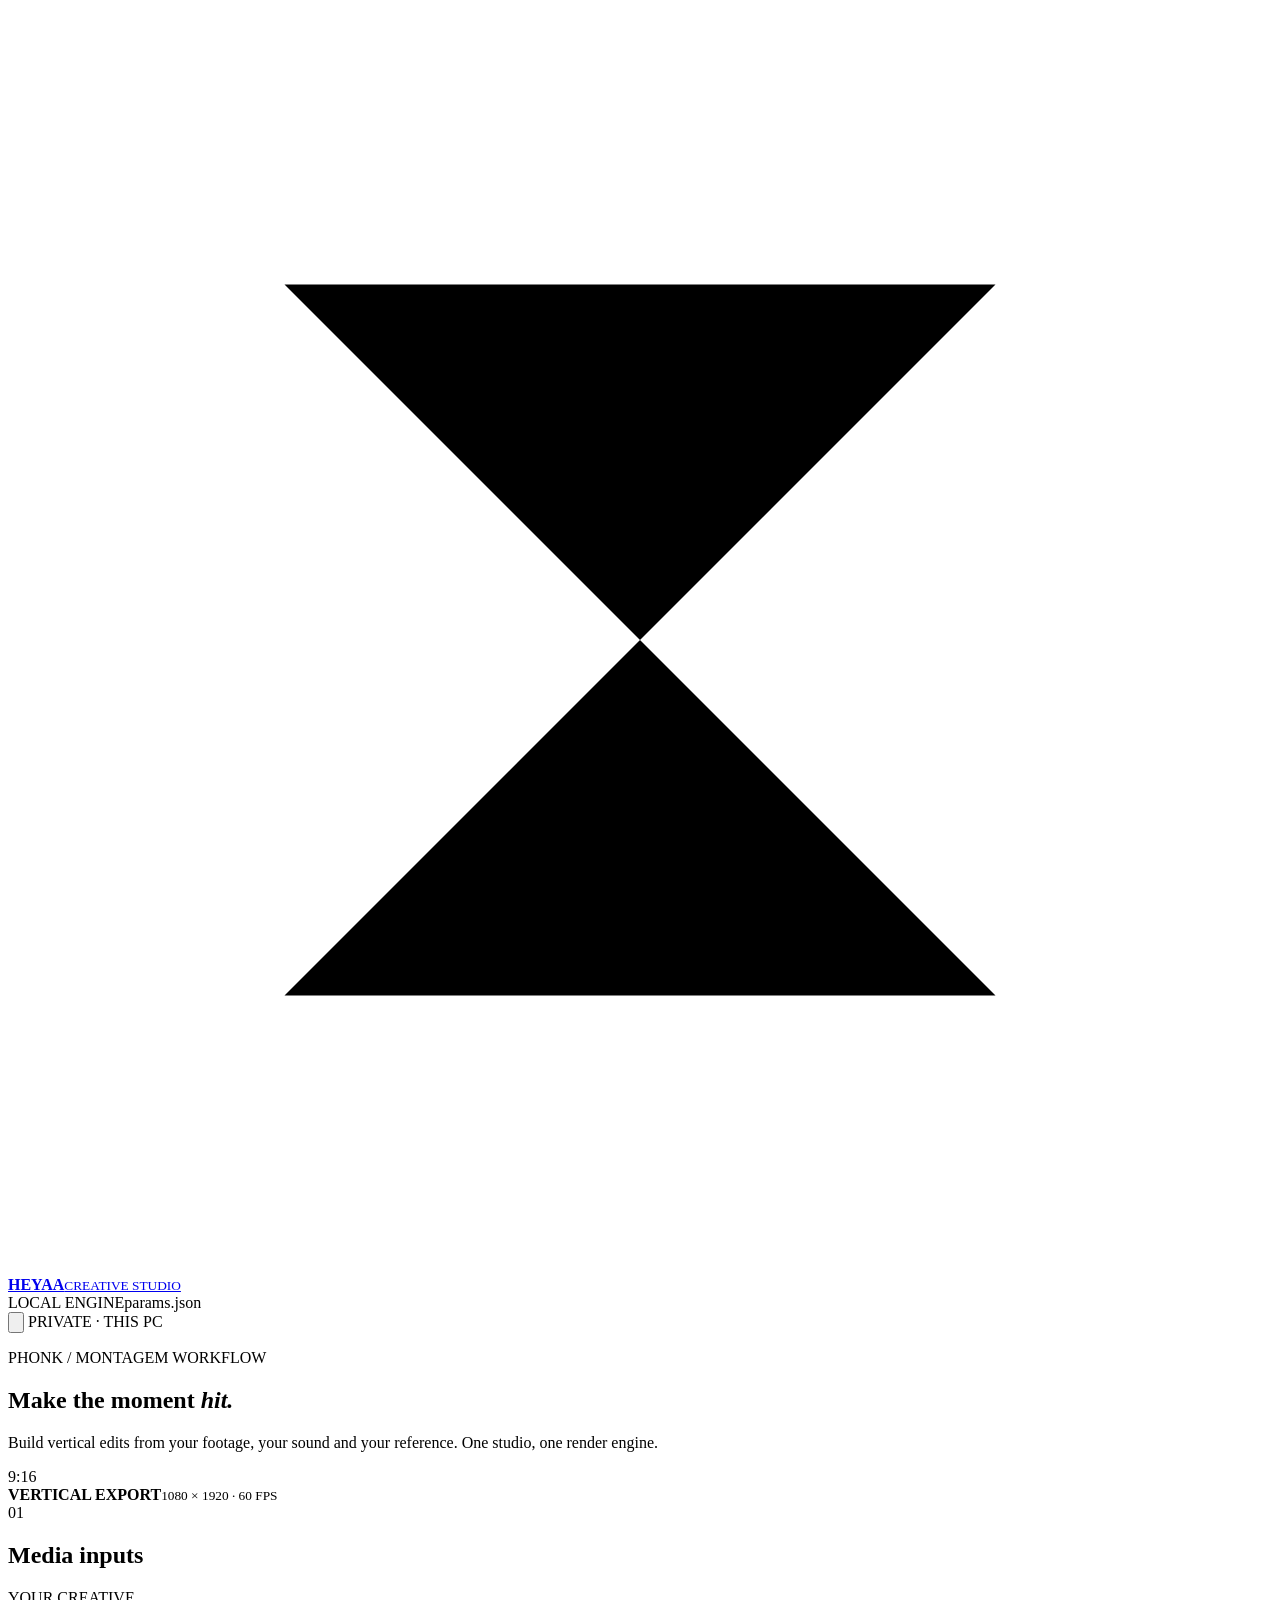
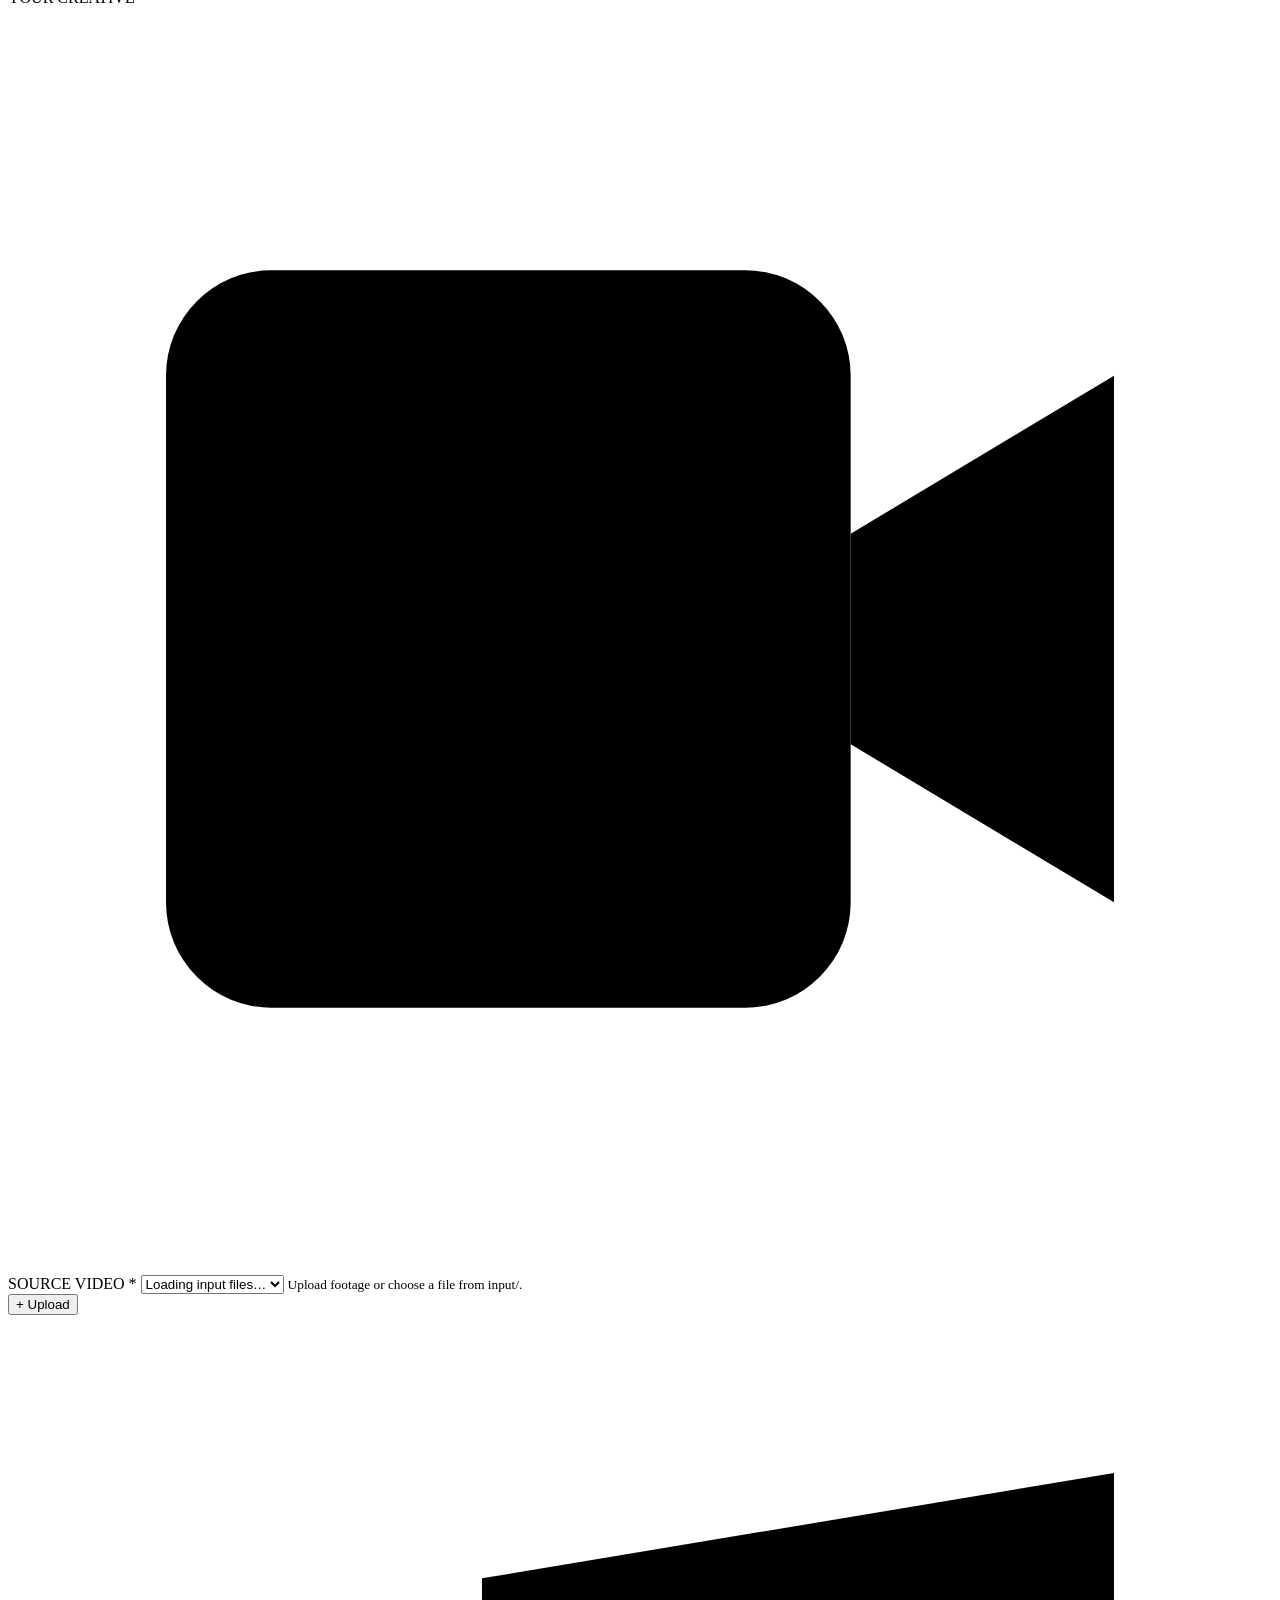
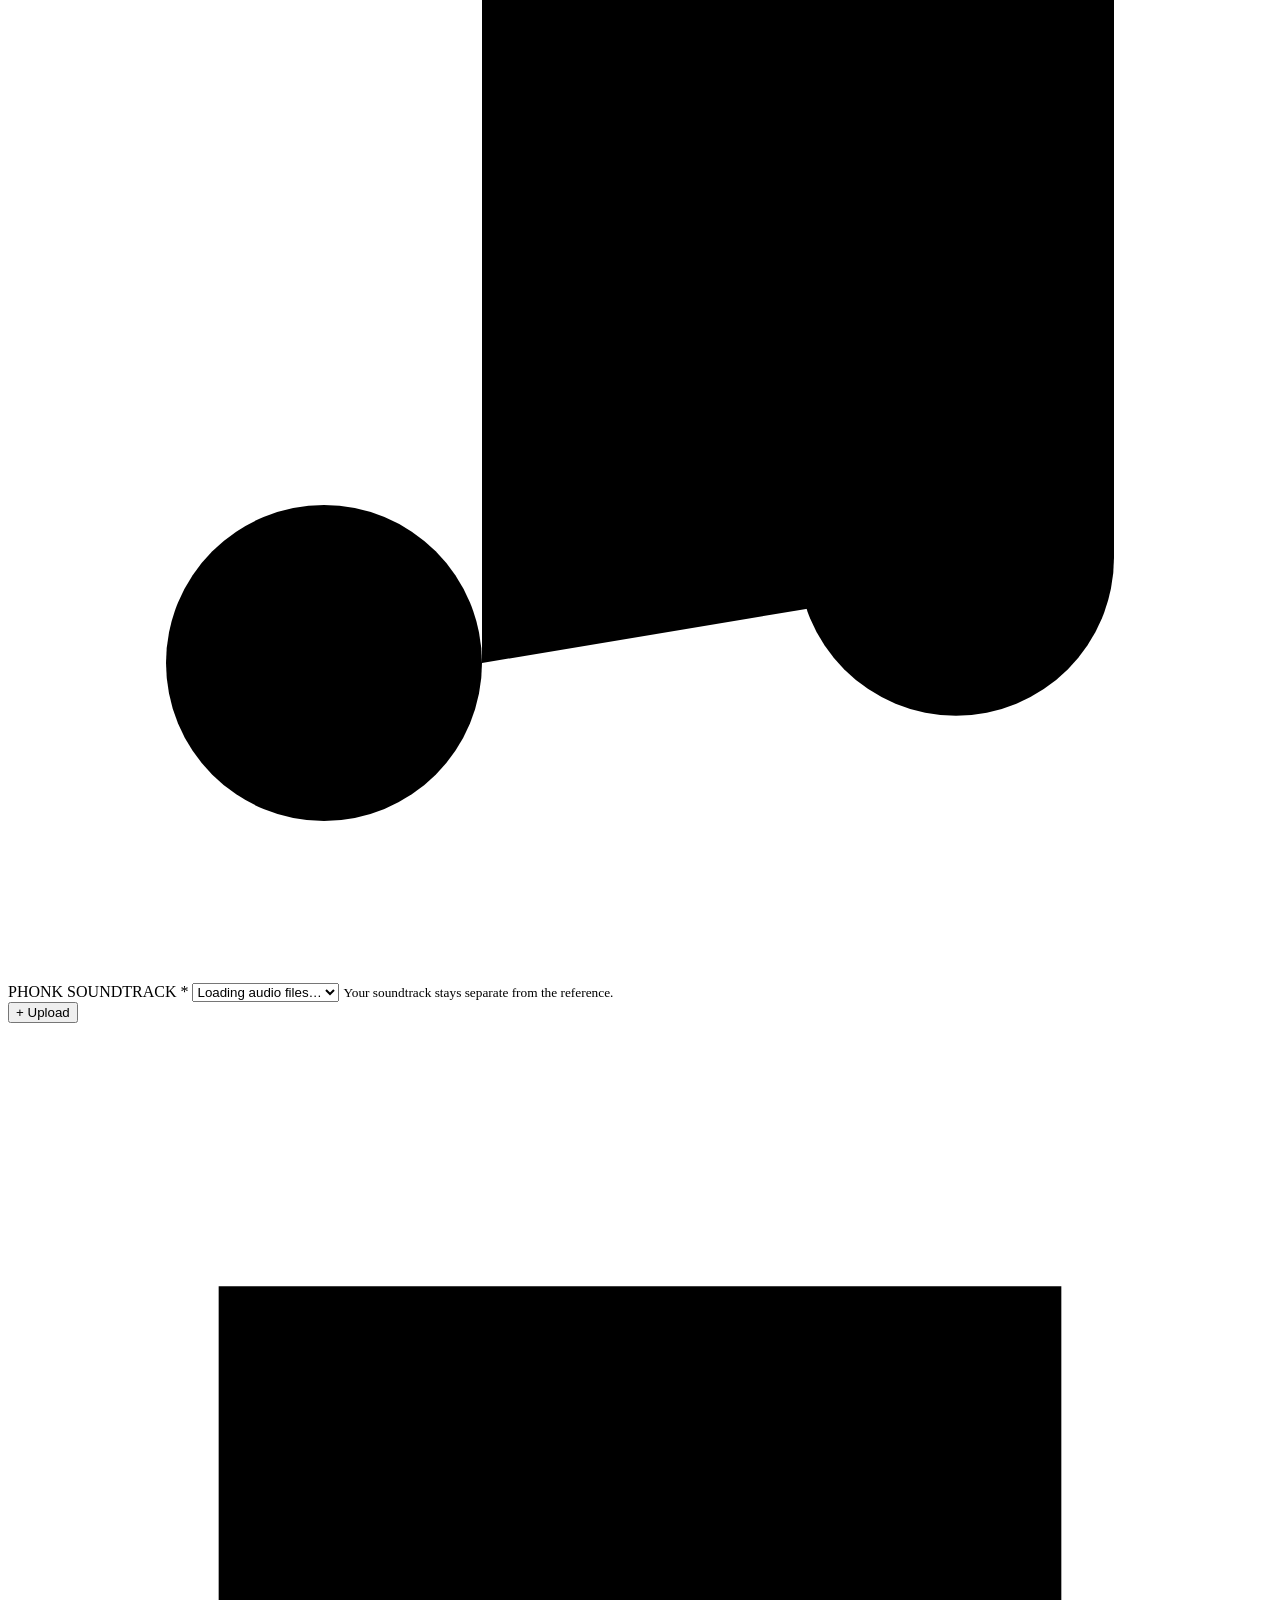
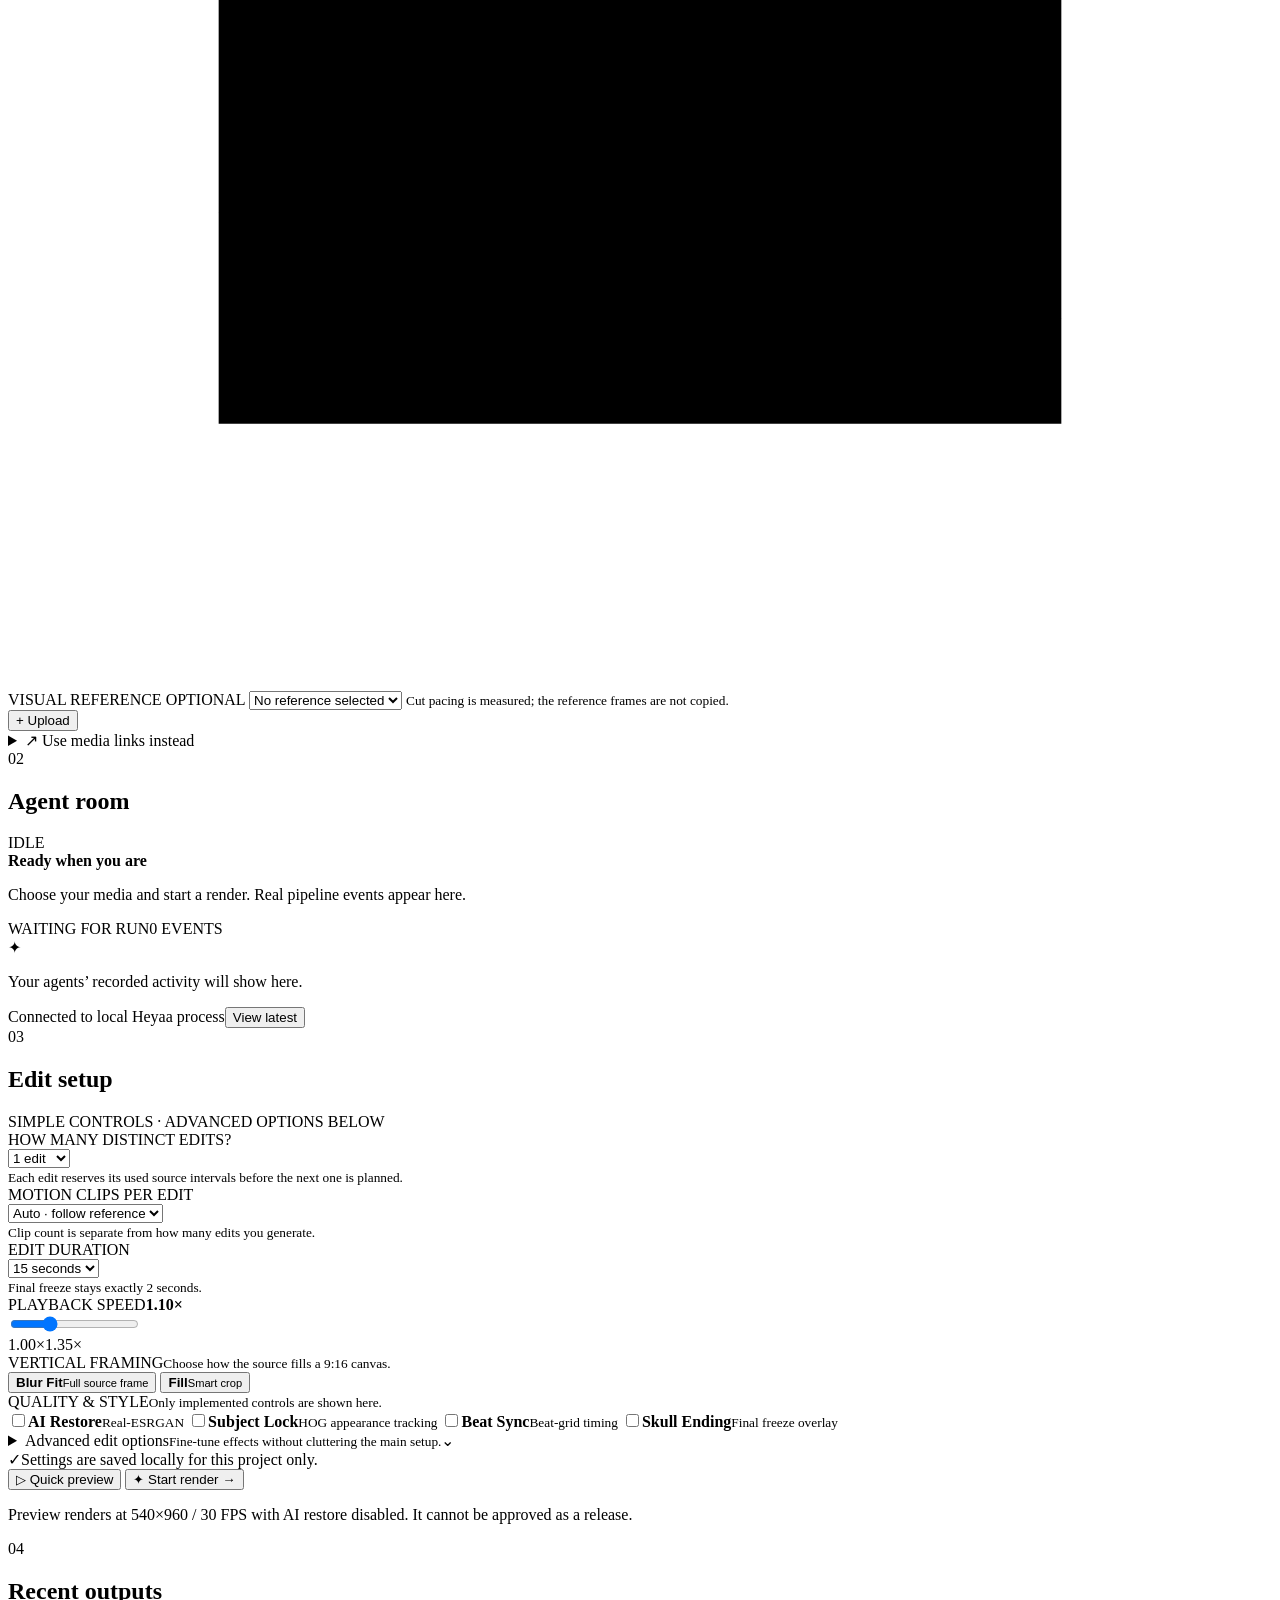
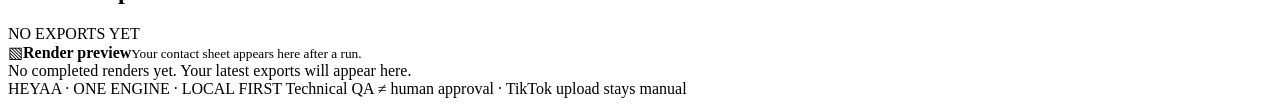
==== web/index.html @ c841d9ec "feat(studio-ui): add the Heyaa Studio layout shell" ====
<!doctype html>
<html lang="en">
<head>
  <meta charset="utf-8">
  <meta name="viewport" content="width=device-width, initial-scale=1">
  <meta name="theme-color" content="#0b0d12">
  <title>Heyaa Studio</title>
  <link rel="stylesheet" href="/assets/styles.css">
  <script defer src="/assets/app.js"></script>
</head>
<body>
  <div class="ambient ambient-one"></div>
  <div class="ambient ambient-two"></div>
  <main class="app-shell">
    <header class="topbar">
      <a class="brand" href="/" aria-label="Heyaa Studio home">
        <span class="brand-mark">
          <svg viewBox="0 0 32 32" aria-hidden="true"><path d="M7 7v18M25 7v18M7 16h18M7 7l9 9 9-9M7 25l9-9 9 9"/></svg>
        </span>
        <span class="brand-copy"><strong>HEYAA</strong><small>CREATIVE STUDIO</small></span>
      </a>
      <div class="topbar-center"><span class="live-dot"></span><span>LOCAL ENGINE</span><span class="topbar-separator"></span><span id="settings-file-label">params.json</span></div>
      <div class="topbar-actions">
        <button class="icon-button" id="refresh-button" type="button" title="Refresh status" aria-label="Refresh status">
          <svg viewBox="0 0 24 24" aria-hidden="true"><path d="M20 7v5h-5M4 17v-5h5"/><path d="M5.6 9A7 7 0 0 1 18 6l2 1M4 17l2-1a7 7 0 0 0 12.4-3"/></svg>
        </button>
        <span class="local-pill"><span></span> PRIVATE · THIS PC</span>
      </div>
    </header>

    <section class="hero">
      <div>
        <p class="eyebrow"><span class="eyebrow-line"></span> PHONK / MONTAGEM WORKFLOW</p>
        <h1>Make the moment <em>hit.</em></h1>
        <p class="hero-subtitle">Build vertical edits from your footage, your sound and your reference. One studio, one render engine.</p>
      </div>
      <div class="hero-format">
        <span class="format-icon">9:16</span>
        <div><strong>VERTICAL EXPORT</strong><small>1080 × 1920 · 60 FPS</small></div>
      </div>
    </section>

    <div class="main-grid">
      <section class="panel creator-panel">
        <div class="panel-heading">
          <div><span class="step-index">01</span><h2>Media inputs</h2></div>
          <span class="subtle-tag">YOUR CREATIVE</span>
        </div>
        <div class="media-stack">
          <article class="media-row">
            <div class="media-icon video-icon">
              <svg viewBox="0 0 24 24" aria-hidden="true"><rect x="3" y="5" width="13" height="14" rx="2"/><path d="m16 10 5-3v10l-5-3z"/></svg>
            </div>
            <div class="media-main">
              <label for="source-select">SOURCE VIDEO <span class="required-star">*</span></label>
              <select id="source-select"><option value="">Loading input files…</option></select>
              <small id="source-meta">Upload footage or choose a file from input/.</small>
            </div>
            <button class="upload-button" data-upload="source" type="button"><span>+</span> Upload</button>
            <input type="file" id="upload-source" accept="video/mp4,video/quicktime,video/x-matroska,video/webm,video/x-msvideo,.m4v" hidden>
          </article>
          <article class="media-row">
            <div class="media-icon audio-icon">
              <svg viewBox="0 0 24 24" aria-hidden="true"><path d="M9 18V5l12-2v13"/><circle cx="6" cy="18" r="3"/><circle cx="18" cy="16" r="3"/></svg>
            </div>
            <div class="media-main">
              <label for="music-select">PHONK SOUNDTRACK <span class="required-star">*</span></label>
              <select id="music-select"><option value="">Loading audio files…</option></select>
              <small id="music-meta">Your soundtrack stays separate from the reference.</small>
            </div>
            <button class="upload-button" data-upload="music" type="button"><span>+</span> Upload</button>
            <input type="file" id="upload-music" accept="audio/*,.mp3,.wav,.m4a,.aac,.flac,.ogg,.opus" hidden>
          </article>
          <article class="media-row optional-row">
            <div class="media-icon reference-icon">
              <svg viewBox="0 0 24 24" aria-hidden="true"><path d="M4 5h16v14H4z"/><path d="m4 15 5-5 4 4 2-2 5 5M9 9h.01"/></svg>
            </div>
            <div class="media-main">
              <label for="reference-select">VISUAL REFERENCE <span class="optional-label">OPTIONAL</span></label>
              <select id="reference-select"><option value="">No reference selected</option></select>
              <small id="reference-meta">Cut pacing is measured; the reference frames are not copied.</small>
            </div>
            <button class="upload-button" data-upload="reference" type="button"><span>+</span> Upload</button>
            <input type="file" id="upload-reference" accept="video/mp4,video/quicktime,video/x-matroska,video/webm,video/x-msvideo,.m4v" hidden>
          </article>
        </div>
        <details class="link-inputs">
          <summary><span class="link-summary-icon">↗</span> Use media links instead</summary>
          <div class="link-fields">
            <label>SOURCE URL<input id="video-url" type="url" placeholder="YouTube, TikTok or direct HTTPS video"></label>
            <label>MUSIC URL<input id="music-url" type="url" placeholder="Direct audio or supported video link"></label>
            <label>REFERENCE URL<input id="reference-url" type="url" placeholder="Optional YouTube, TikTok or direct video link"></label>
            <p class="field-note">A link replaces the local file for that input. Downloads stay inside this project’s input/ folder.</p>
          </div>
        </details>
      </section>

      <section class="panel monitor-panel">
        <div class="panel-heading">
          <div><span class="step-index">02</span><h2>Agent room</h2></div>
          <span id="run-state" class="state-pill state-idle"><i></i> IDLE</span>
        </div>
        <div class="monitor-summary">
          <div class="monitor-orb"><span class="orb-core"></span><span class="orb-ring ring-a"></span><span class="orb-ring ring-b"></span></div>
          <div class="monitor-copy">
            <strong id="monitor-title">Ready when you are</strong>
            <p id="monitor-description">Choose your media and start a render. Real pipeline events appear here.</p>
          </div>
        </div>
        <div class="progress-track"><span id="progress-fill"></span></div>
        <div class="progress-caption"><span id="progress-stage">WAITING FOR RUN</span><span id="progress-count">0 EVENTS</span></div>
        <div class="agent-list" id="agent-events" aria-live="polite">
          <div class="empty-events"><span>✦</span><p>Your agents’ recorded activity will show here.</p></div>
        </div>
        <div class="monitor-footer"><span class="live-indicator"></span><span id="monitor-footer-text">Connected to local Heyaa process</span><button id="show-more-events" type="button">View latest</button></div>
      </section>
    </div>

    <section class="panel setup-panel">
      <div class="panel-heading">
        <div><span class="step-index">03</span><h2>Edit setup</h2></div>
        <span class="subtle-tag">SIMPLE CONTROLS · ADVANCED OPTIONS BELOW</span>
      </div>
      <div class="setup-grid">
        <div class="setup-block">
          <label for="edits-select">HOW MANY DISTINCT EDITS?</label>
          <div class="select-wrap"><select id="edits-select">
            <option value="1">1 edit</option><option value="2">2 edits</option><option value="3">3 edits</option><option value="4">4 edits</option><option value="5">5 edits</option>
          </select></div>
          <small>Each edit reserves its used source intervals before the next one is planned.</small>
        </div>
        <div class="setup-block">
          <label for="clips-select">MOTION CLIPS PER EDIT</label>
          <div class="select-wrap"><select id="clips-select">
            <option value="">Auto · follow reference</option>
            <option value="8">8 clips</option><option value="12">12 clips</option><option value="16">16 clips</option><option value="20">20 clips</option><option value="24">24 clips</option><option value="32">32 clips</option><option value="40">40 clips</option>
          </select></div>
          <small>Clip count is separate from how many edits you generate.</small>
        </div>
        <div class="setup-block">
          <label for="duration-select">EDIT DURATION</label>
          <div class="select-wrap"><select id="duration-select">
            <option value="15">15 seconds</option><option value="20">20 seconds</option><option value="30">30 seconds</option><option value="45">45 seconds</option><option value="60">60 seconds</option>
          </select></div>
          <small>Final freeze stays exactly 2 seconds.</small>
        </div>
        <div class="setup-block speed-block">
          <div class="range-label"><label for="speed-range">PLAYBACK SPEED</label><strong id="speed-value">1.10×</strong></div>
          <input id="speed-range" type="range" min="1" max="1.35" step="0.01" value="1.1">
          <div class="range-ends"><span>1.00×</span><span>1.35×</span></div>
        </div>
      </div>

      <div class="layout-row">
        <div><label class="group-label">VERTICAL FRAMING</label><small>Choose how the source fills a 9:16 canvas.</small></div>
        <div class="segmented" role="group" aria-label="Vertical framing">
          <button type="button" class="segment active" data-layout="blur_fit"><span class="segment-preview blur-preview"></span><span><strong>Blur Fit</strong><small>Full source frame</small></span></button>
          <button type="button" class="segment" data-layout="fill"><span class="segment-preview fill-preview"></span><span><strong>Fill</strong><small>Smart crop</small></span></button>
        </div>
      </div>

      <div class="quality-row">
        <div class="quality-heading"><div><label class="group-label">QUALITY & STYLE</label><small>Only implemented controls are shown here.</small></div></div>
        <div class="toggle-grid">
          <label class="toggle-card"><input id="ai-upscale" type="checkbox"><span class="switch"></span><span class="toggle-copy"><strong>AI Restore</strong><small id="ai-status">Real-ESRGAN</small></span></label>
          <label class="toggle-card"><input id="subject-lock" type="checkbox"><span class="switch"></span><span class="toggle-copy"><strong>Subject Lock</strong><small>HOG appearance tracking</small></span></label>
          <label class="toggle-card"><input id="beat-sync" type="checkbox"><span class="switch"></span><span class="toggle-copy"><strong>Beat Sync</strong><small>Beat-grid timing</small></span></label>
          <label class="toggle-card"><input id="ending-skull" type="checkbox"><span class="switch"></span><span class="toggle-copy"><strong>Skull Ending</strong><small>Final freeze overlay</small></span></label>
        </div>
      </div>

      <details class="advanced-panel">
        <summary><span>Advanced edit options</span><small>Fine-tune effects without cluttering the main setup.</small><span class="chevron">⌄</span></summary>
        <div class="advanced-grid">
          <label class="toggle-line"><span><strong>Reference pacing</strong><small>Use measured reference cut intervals</small></span><input id="reference-pacing" type="checkbox"></label>
          <label class="toggle-line"><span><strong>Mirror</strong><small>Horizontal flip (applies to Fill; Blur Fit retains original framing)</small></span><input id="mirror" type="checkbox"></label>
          <label class="toggle-line"><span><strong>Beat flash</strong><small>Short flashes on measured beat points</small></span><input id="beat-flash" type="checkbox"></label>
          <label class="toggle-line"><span><strong>Bass boost</strong><small>Boost low frequencies in the selected track</small></span><input id="bass-boost" type="checkbox"></label>
          <label class="toggle-line"><span><strong>Music loop</strong><small>Crossfade short tracks to edit duration</small></span><input id="music-loop" type="checkbox"></label>
          <label class="toggle-line"><span><strong>Impact SFX</strong><small>Procedural sub-bass hit at final freeze</small></span><input id="impact-sfx" type="checkbox"></label>
        </div>
        <p class="advanced-note">Style is currently Phonk / Montagem only. Export codec, vertical resolution and EDL are fixed by the supported renderer.</p>
      </details>

      <div class="setup-actions">
        <div class="saved-note"><span class="save-check">✓</span><span id="settings-save-note">Settings are saved locally for this project only.</span></div>
        <div class="action-buttons">
          <button class="button-secondary" id="preview-button" type="button"><span>▷</span> Quick preview</button>
          <button class="button-primary" id="render-button" type="button"><span class="button-spark">✦</span> Start render <span class="button-arrow">→</span></button>
        </div>
      </div>
      <p class="small-print">Preview renders at 540×960 / 30 FPS with AI restore disabled. It cannot be approved as a release.</p>
    </section>

    <section class="panel outputs-panel">
      <div class="panel-heading">
        <div><span class="step-index">04</span><h2>Recent outputs</h2></div>
        <span class="subtle-tag" id="output-count">NO EXPORTS YET</span>
      </div>
      <div class="outputs-content">
        <div class="contact-sheet-wrap" id="contact-sheet-wrap">
          <div class="contact-placeholder"><span>▧</span><strong>Render preview</strong><small>Your contact sheet appears here after a run.</small></div>
        </div>
        <div class="output-list" id="output-list">
          <div class="empty-outputs">No completed renders yet. Your latest exports will appear here.</div>
        </div>
      </div>
    </section>

    <footer class="footer">
      <span>HEYAA · ONE ENGINE · LOCAL FIRST</span>
      <span>Technical QA ≠ human approval · TikTok upload stays manual</span>
    </footer>
  </main>
  <div id="toast" class="toast" role="status" aria-live="polite"></div>
  <div id="busy-overlay" class="busy-overlay" hidden><div class="busy-card"><div class="spinner"></div><strong id="busy-title">Working…</strong><p id="busy-copy">Please keep this page open.</p></div></div>
</body>
</html>
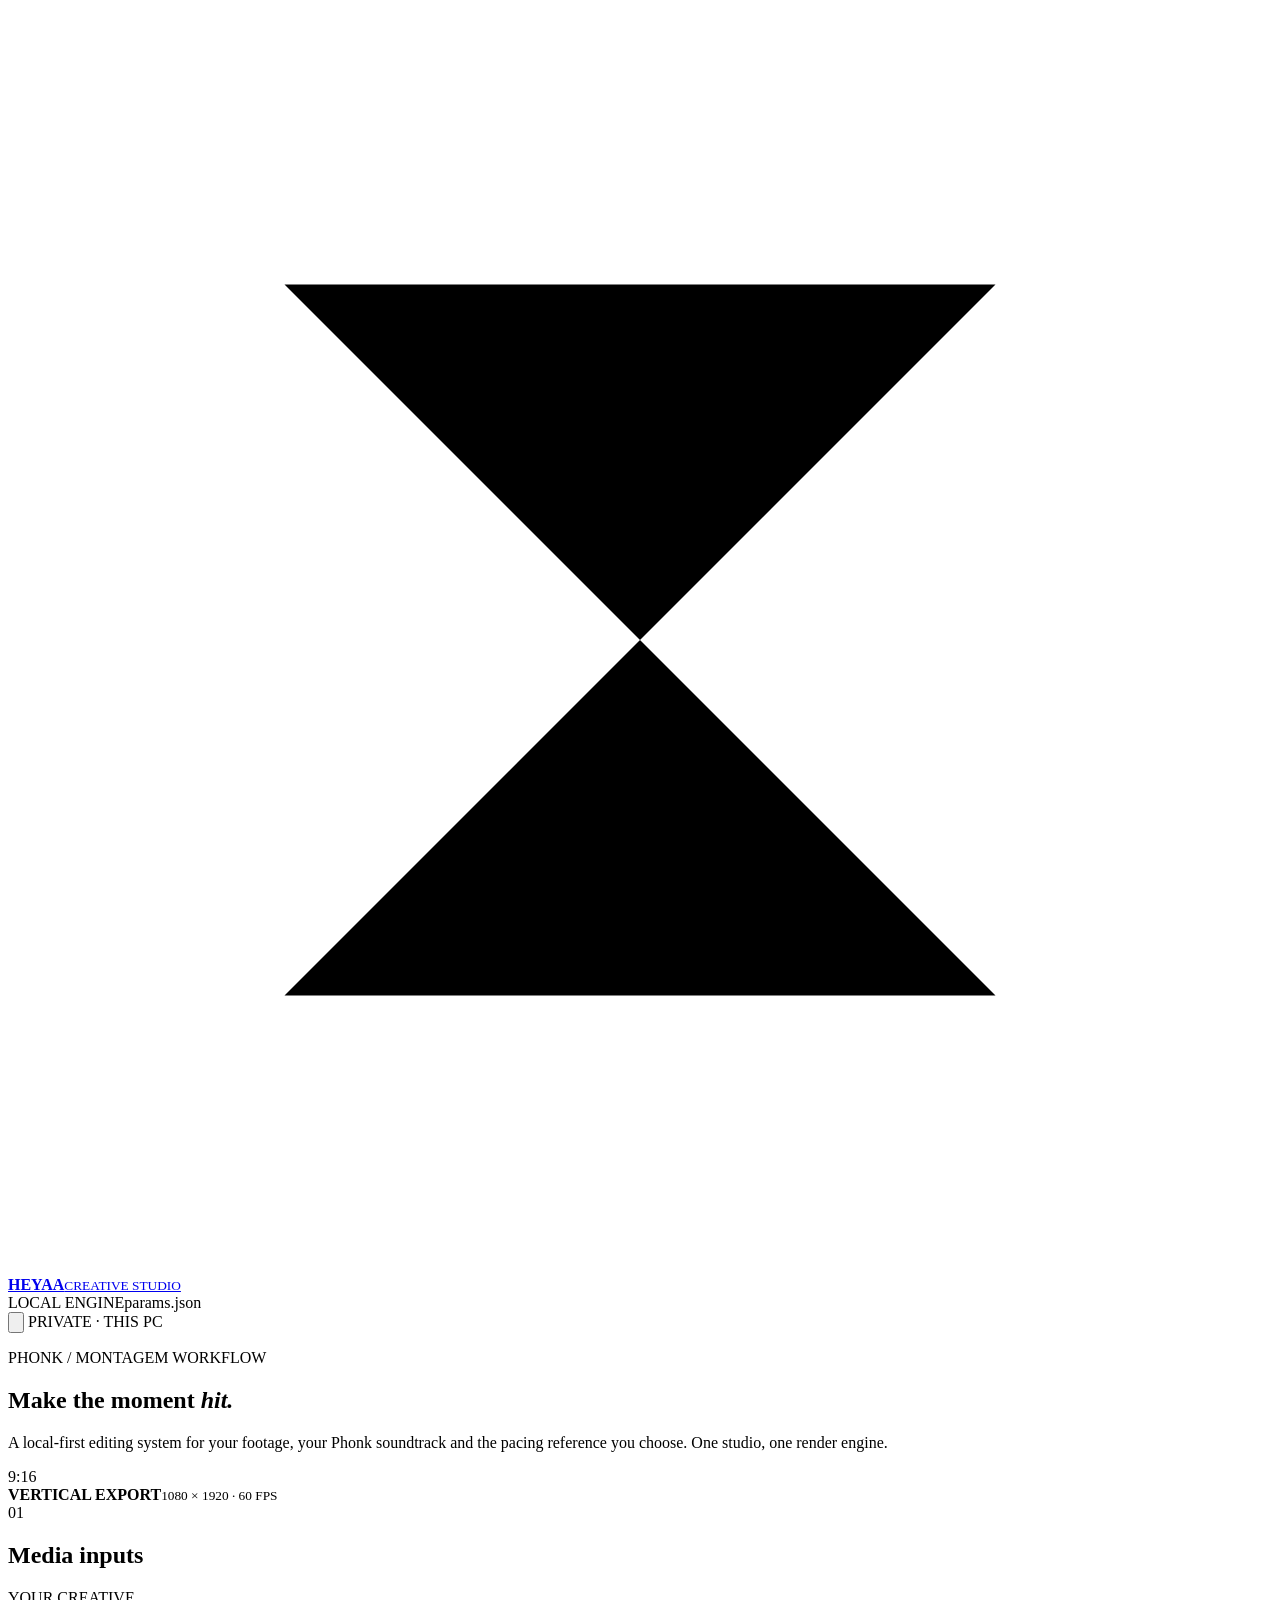
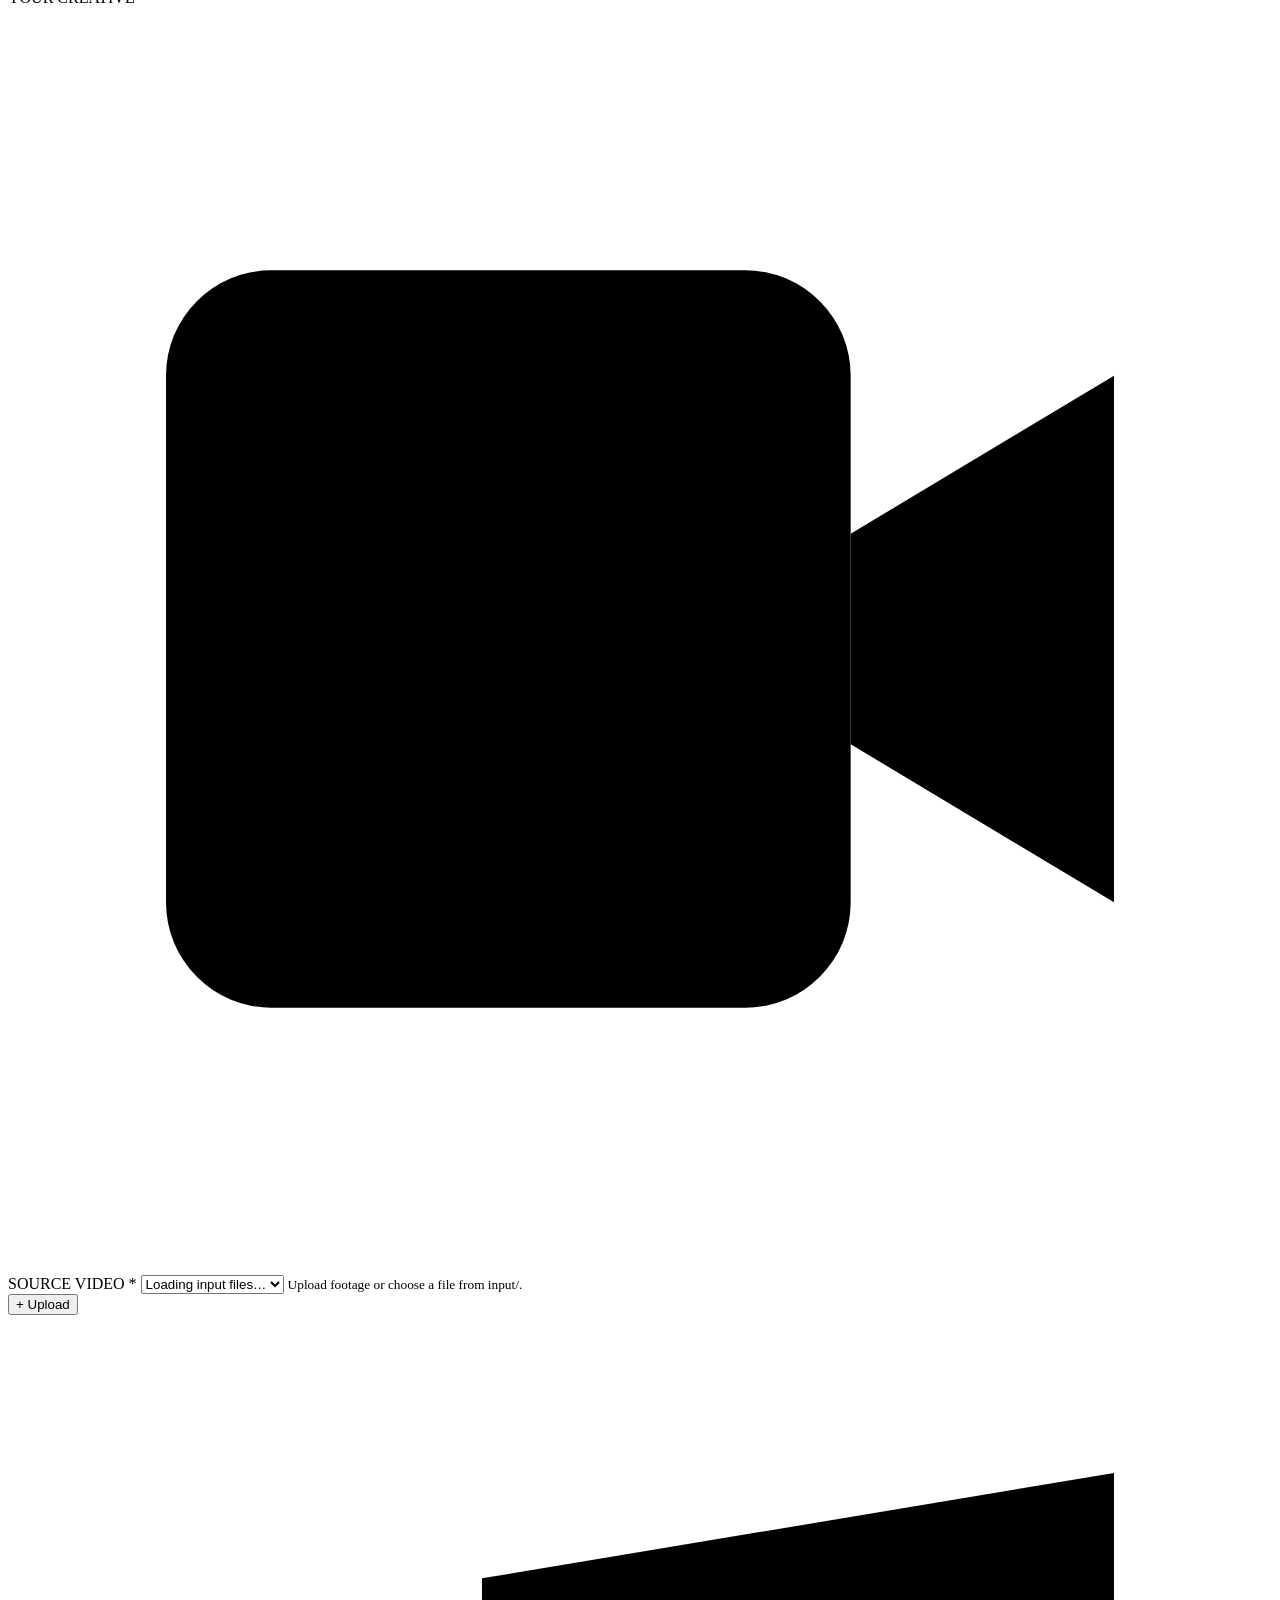
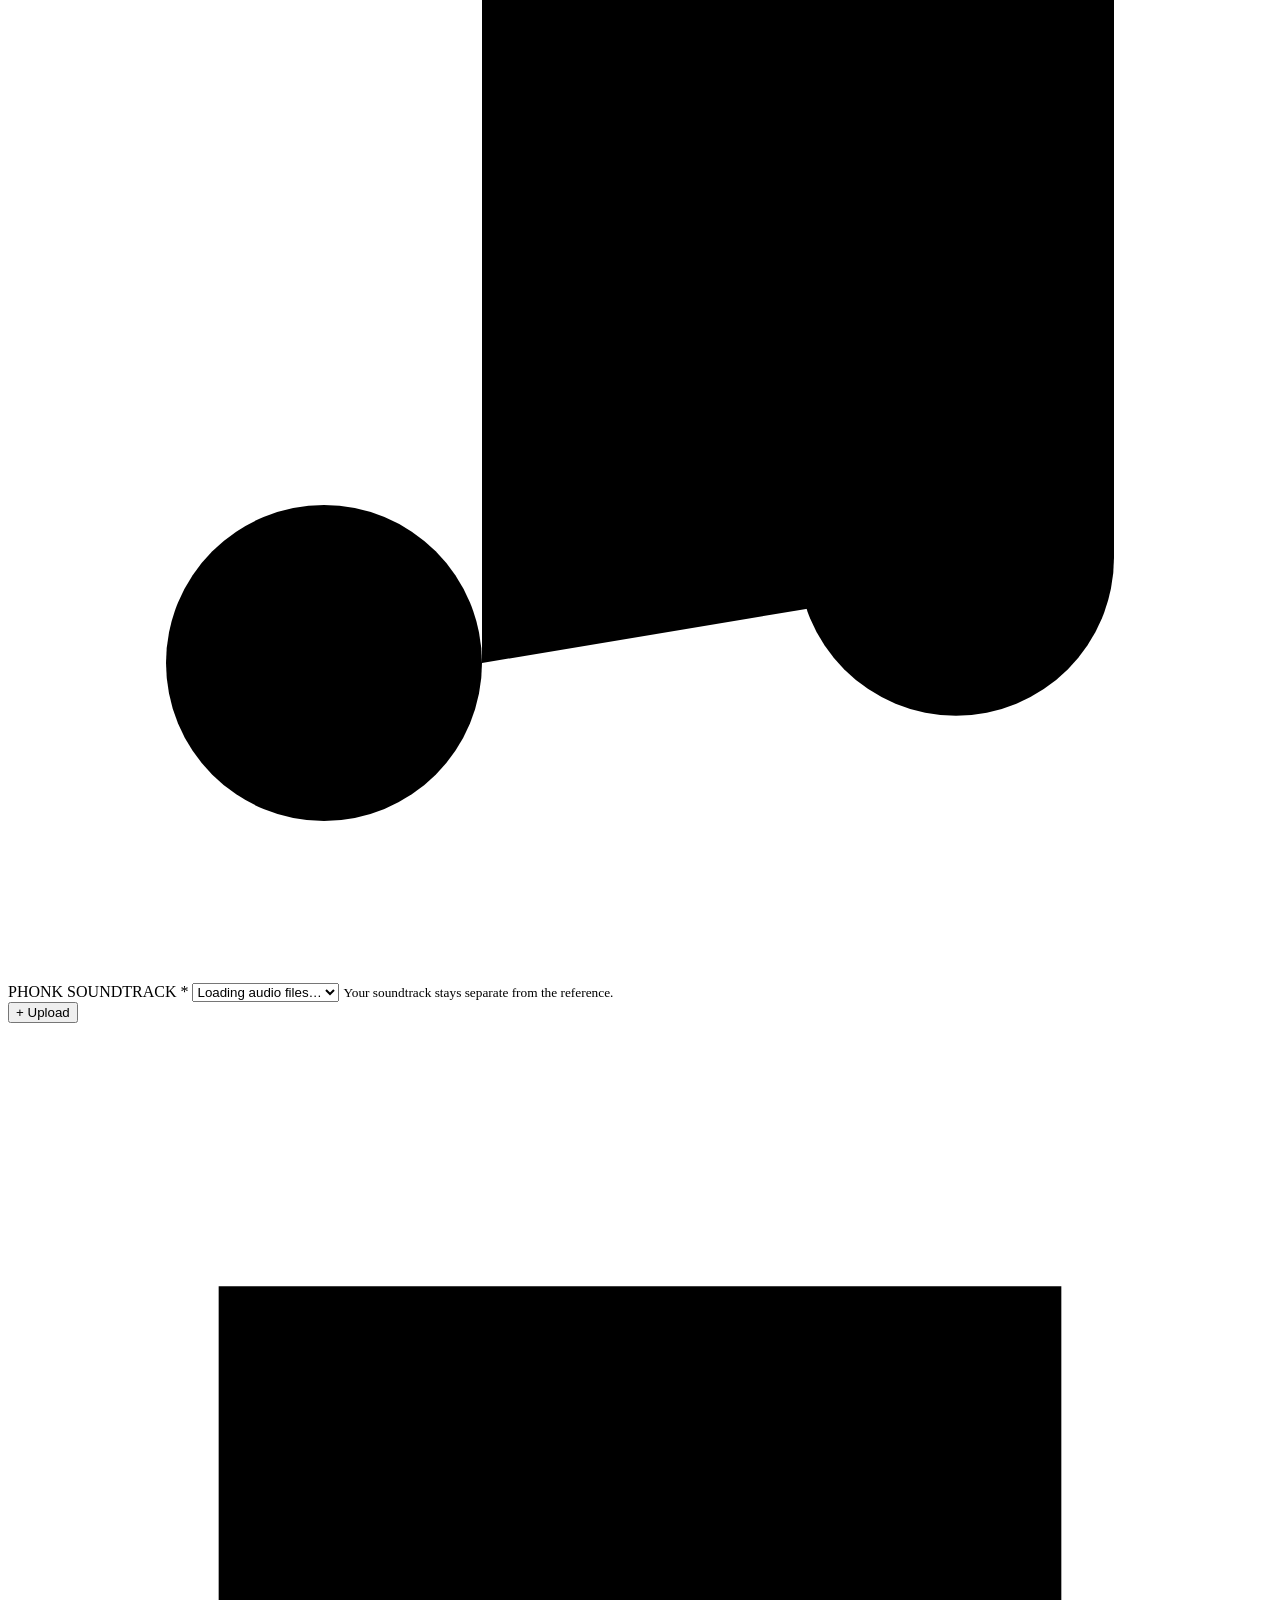
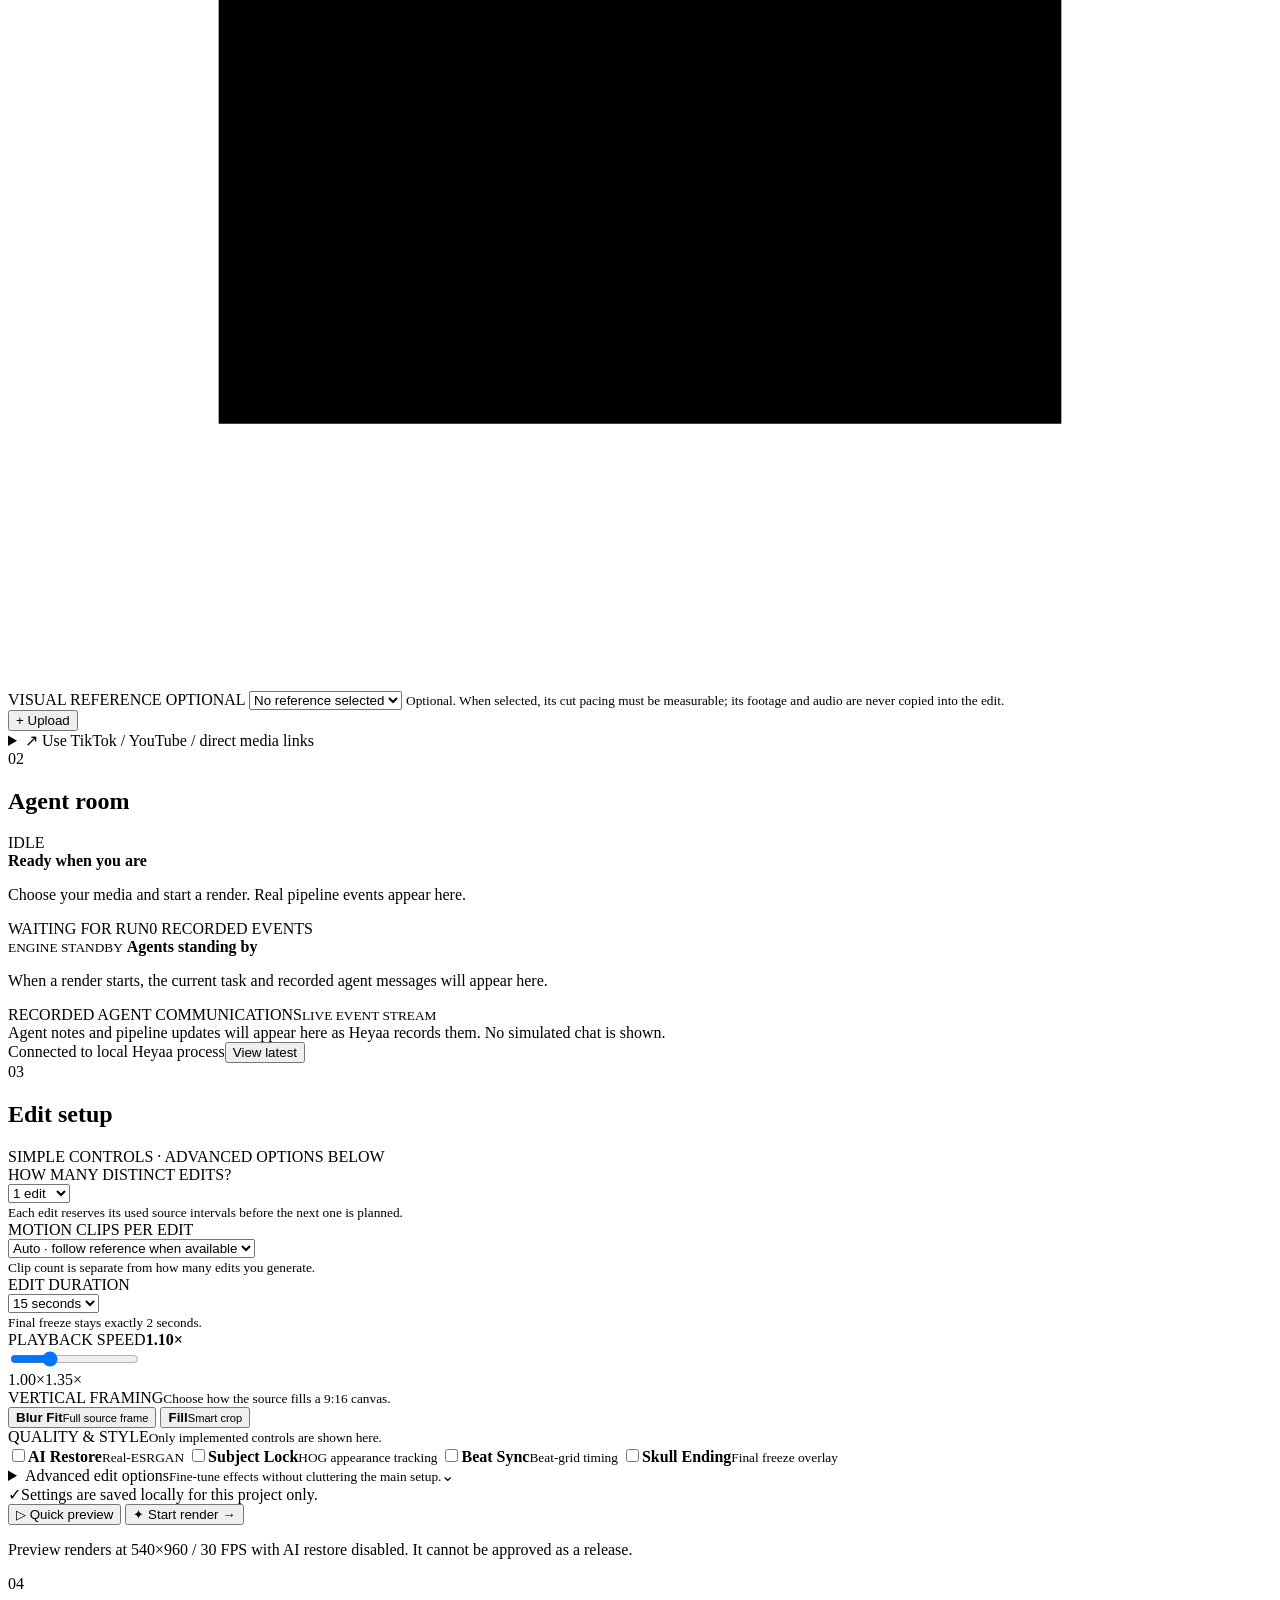
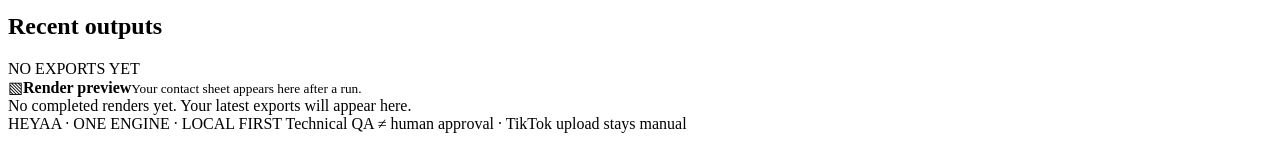
==== commit 9dbe61fa: "ui: clarify media inputs and add live Agent Room status" ====
--- a/web/index.html
+++ b/web/index.html
@@ -32,7 +32,7 @@
       <div>
         <p class="eyebrow"><span class="eyebrow-line"></span> PHONK / MONTAGEM WORKFLOW</p>
         <h1>Make the moment <em>hit.</em></h1>
-        <p class="hero-subtitle">Build vertical edits from your footage, your sound and your reference. One studio, one render engine.</p>
+        <p class="hero-subtitle">A local-first editing system for your footage, your Phonk soundtrack and the pacing reference you choose. One studio, one render engine.</p>
       </div>
       <div class="hero-format">
         <span class="format-icon">9:16</span>
@@ -78,18 +78,18 @@
             <div class="media-main">
               <label for="reference-select">VISUAL REFERENCE <span class="optional-label">OPTIONAL</span></label>
               <select id="reference-select"><option value="">No reference selected</option></select>
-              <small id="reference-meta">Cut pacing is measured; the reference frames are not copied.</small>
+              <small id="reference-meta">Optional. When selected, its cut pacing must be measurable; its footage and audio are never copied into the edit.</small>
             </div>
             <button class="upload-button" data-upload="reference" type="button"><span>+</span> Upload</button>
             <input type="file" id="upload-reference" accept="video/mp4,video/quicktime,video/x-matroska,video/webm,video/x-msvideo,.m4v" hidden>
           </article>
         </div>
         <details class="link-inputs">
-          <summary><span class="link-summary-icon">↗</span> Use media links instead</summary>
+          <summary><span class="link-summary-icon">↗</span> Use TikTok / YouTube / direct media links</summary>
           <div class="link-fields">
-            <label>SOURCE URL<input id="video-url" type="url" placeholder="YouTube, TikTok or direct HTTPS video"></label>
-            <label>MUSIC URL<input id="music-url" type="url" placeholder="Direct audio or supported video link"></label>
-            <label>REFERENCE URL<input id="reference-url" type="url" placeholder="Optional YouTube, TikTok or direct video link"></label>
+            <label>SOURCE URL<input id="video-url" type="url" placeholder="TikTok post/share, YouTube video or direct HTTPS video URL"></label>
+            <label>MUSIC URL<input id="music-url" type="url" placeholder="Direct HTTPS audio or supported video link"></label>
+            <label>REFERENCE URL<input id="reference-url" type="url" placeholder="Optional TikTok / YouTube pacing reference or direct video URL"></label>
             <p class="field-note">A link replaces the local file for that input. Downloads stay inside this project’s input/ folder.</p>
           </div>
         </details>
@@ -108,9 +108,19 @@
           </div>
         </div>
         <div class="progress-track"><span id="progress-fill"></span></div>
-        <div class="progress-caption"><span id="progress-stage">WAITING FOR RUN</span><span id="progress-count">0 EVENTS</span></div>
-        <div class="agent-list" id="agent-events" aria-live="polite">
-          <div class="empty-events"><span>✦</span><p>Your agents’ recorded activity will show here.</p></div>
+        <div class="progress-caption"><span id="progress-stage">WAITING FOR RUN</span><span id="progress-count">0 RECORDED EVENTS</span></div>
+        <div class="agent-live-status" id="agent-live-status" data-mode="idle" aria-live="polite">
+          <span class="agent-live-icon" aria-hidden="true"><i></i></span>
+          <div class="agent-live-message">
+            <small id="agent-feed-mode">ENGINE STANDBY</small>
+            <strong id="agent-live-title">Agents standing by</strong>
+            <p id="agent-live-copy">When a render starts, the current task and recorded agent messages will appear here.</p>
+          </div>
+          <div class="agent-typing" id="agent-typing" hidden aria-label="The render process is active"><span></span><span></span><span></span></div>
+        </div>
+        <div class="agent-feed-heading"><span>RECORDED AGENT COMMUNICATIONS</span><small>LIVE EVENT STREAM</small></div>
+        <div class="agent-list" id="agent-events" role="log" aria-label="Recorded agent and render events" aria-live="polite" aria-relevant="additions text">
+          <div class="empty-events">Agent notes and pipeline updates will appear here as Heyaa records them. No simulated chat is shown.</div>
         </div>
         <div class="monitor-footer"><span class="live-indicator"></span><span id="monitor-footer-text">Connected to local Heyaa process</span><button id="show-more-events" type="button">View latest</button></div>
       </section>
@@ -132,8 +142,8 @@
         <div class="setup-block">
           <label for="clips-select">MOTION CLIPS PER EDIT</label>
           <div class="select-wrap"><select id="clips-select">
-            <option value="">Auto · follow reference</option>
-            <option value="8">8 clips</option><option value="12">12 clips</option><option value="16">16 clips</option><option value="20">20 clips</option><option value="24">24 clips</option><option value="32">32 clips</option><option value="40">40 clips</option>
+            <option value="">Auto · follow reference when available</option>
+            <option value="11">11 clips</option><option value="12">12 clips</option><option value="16">16 clips</option><option value="20">20 clips</option><option value="24">24 clips</option><option value="32">32 clips</option><option value="40">40 clips</option>
           </select></div>
           <small>Clip count is separate from how many edits you generate.</small>
         </div>
@@ -173,7 +183,7 @@
         <summary><span>Advanced edit options</span><small>Fine-tune effects without cluttering the main setup.</small><span class="chevron">⌄</span></summary>
         <div class="advanced-grid">
           <label class="toggle-line"><span><strong>Reference pacing</strong><small>Use measured reference cut intervals</small></span><input id="reference-pacing" type="checkbox"></label>
-          <label class="toggle-line"><span><strong>Mirror</strong><small>Horizontal flip (applies to Fill; Blur Fit retains original framing)</small></span><input id="mirror" type="checkbox"></label>
+          <label class="toggle-line"><span><strong>Mirror</strong><small>Horizontal flip of the foreground layer</small></span><input id="mirror" type="checkbox"></label>
           <label class="toggle-line"><span><strong>Beat flash</strong><small>Short flashes on measured beat points</small></span><input id="beat-flash" type="checkbox"></label>
           <label class="toggle-line"><span><strong>Bass boost</strong><small>Boost low frequencies in the selected track</small></span><input id="bass-boost" type="checkbox"></label>
           <label class="toggle-line"><span><strong>Music loop</strong><small>Crossfade short tracks to edit duration</small></span><input id="music-loop" type="checkbox"></label>
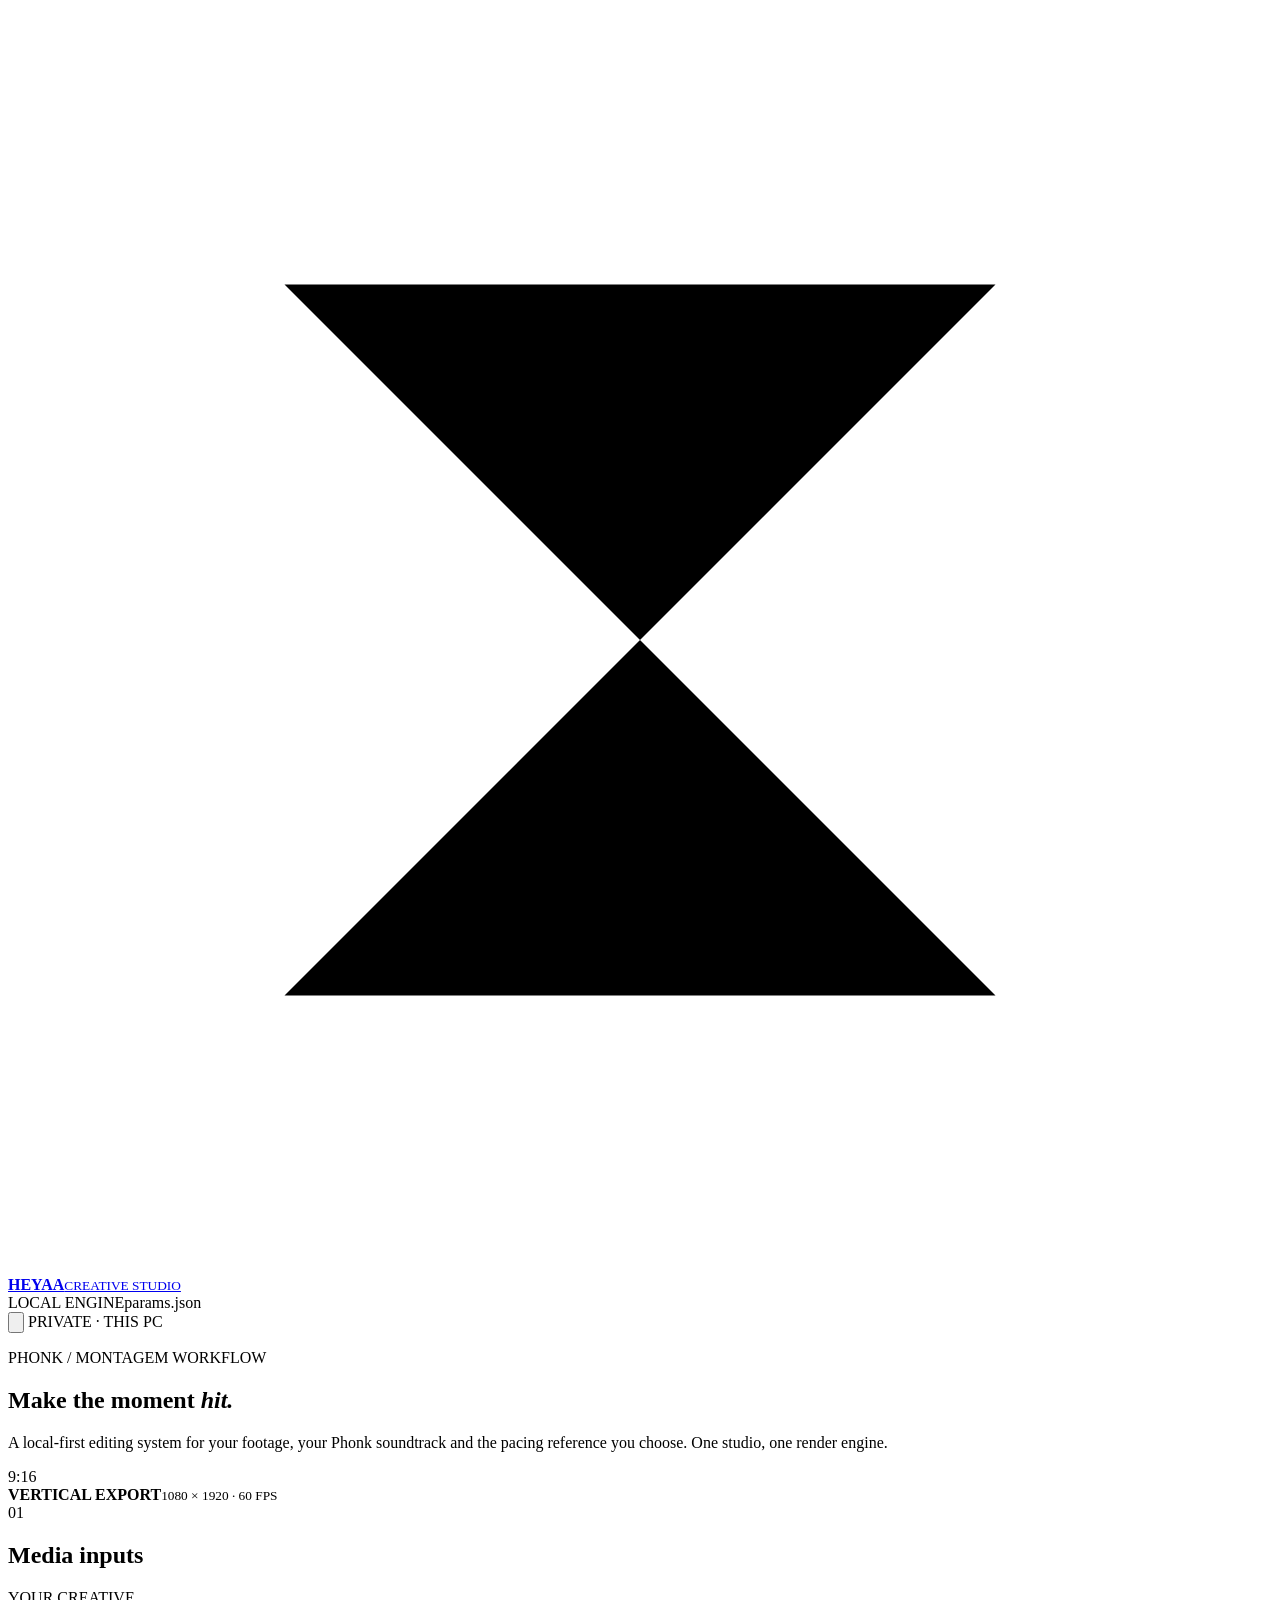
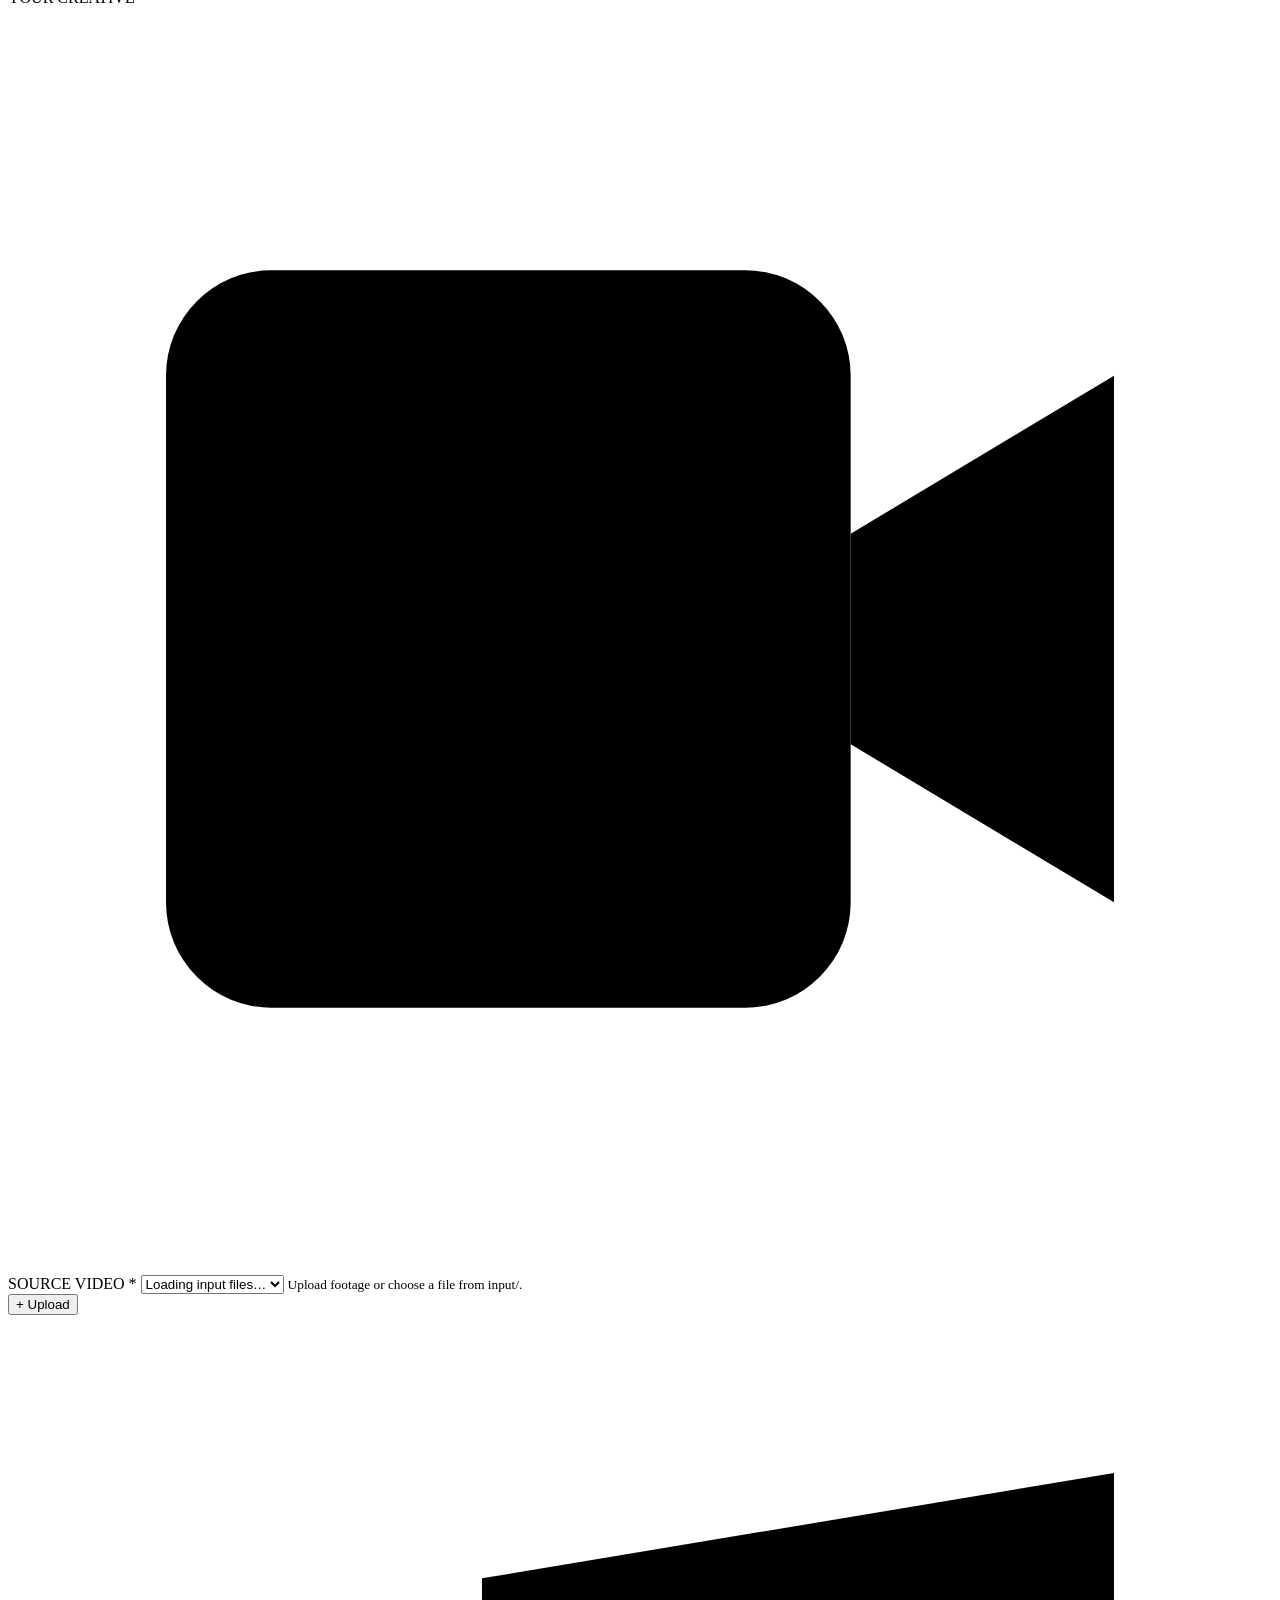
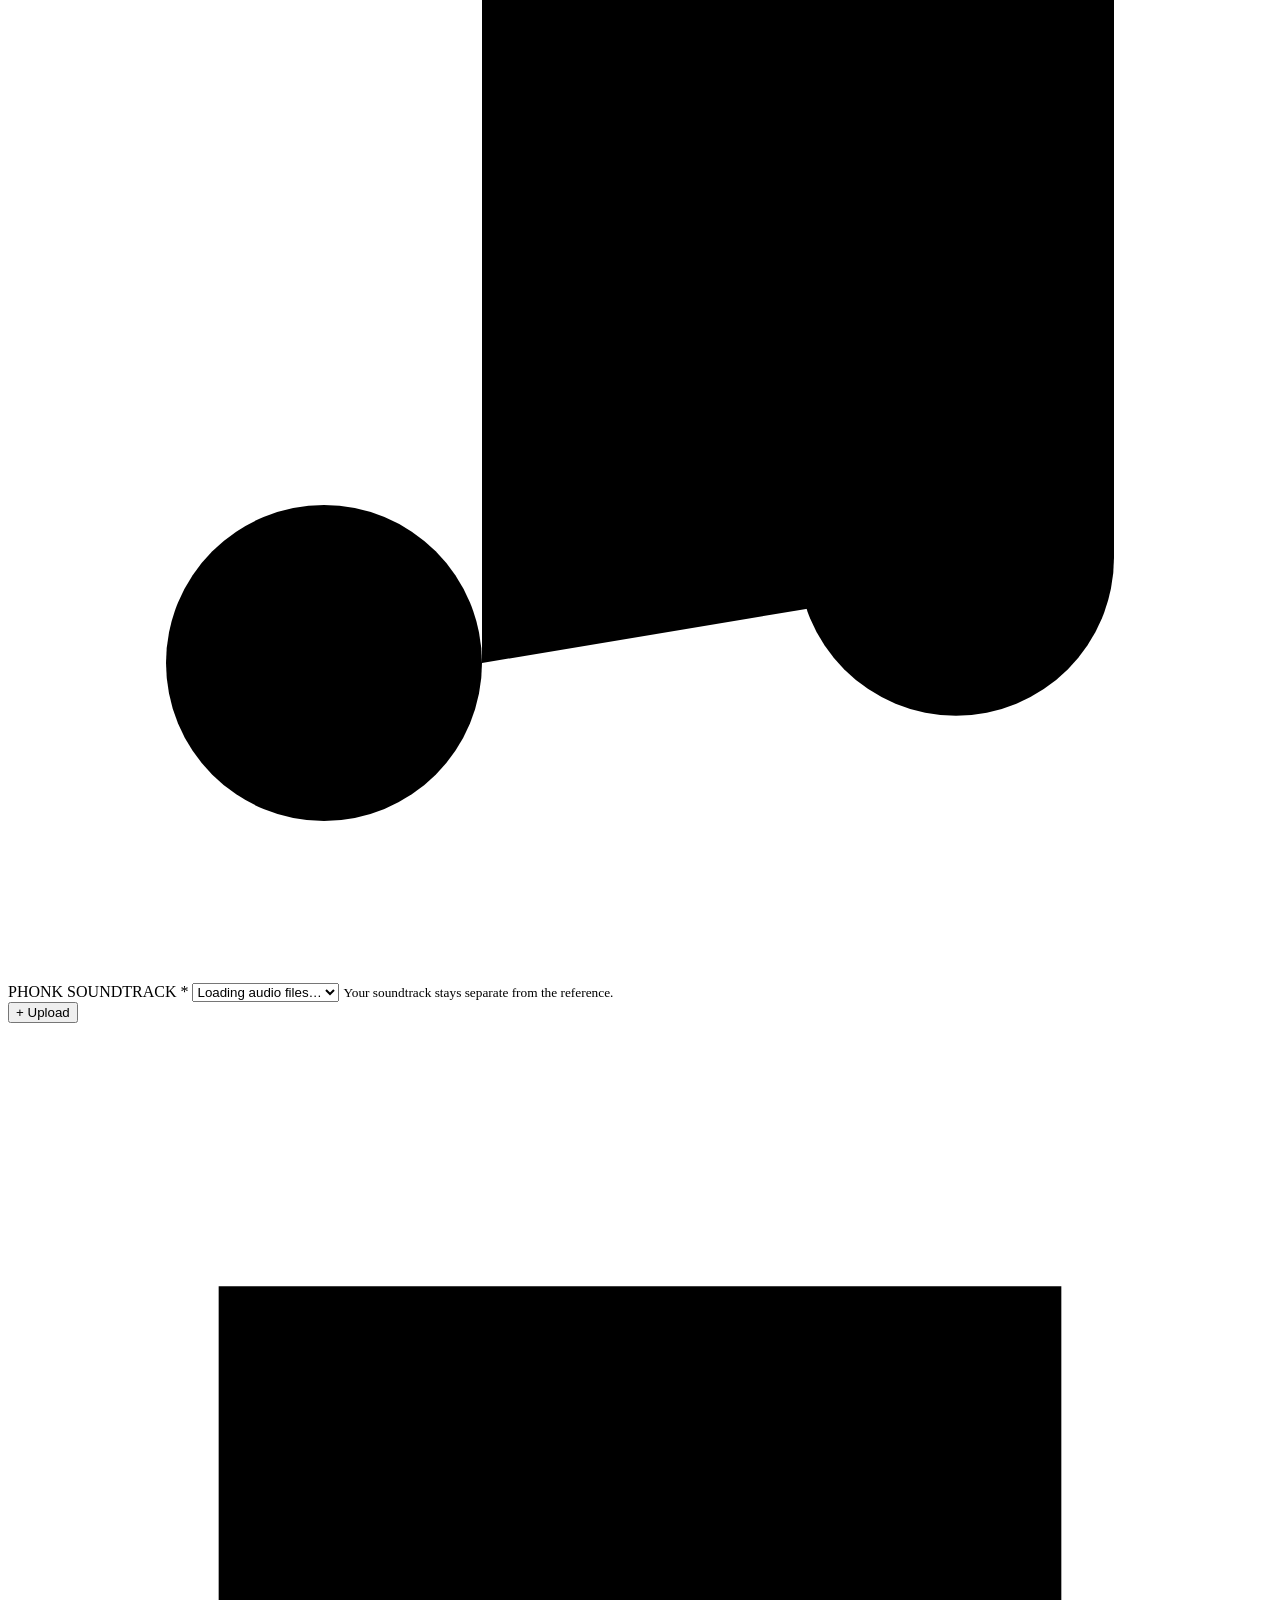
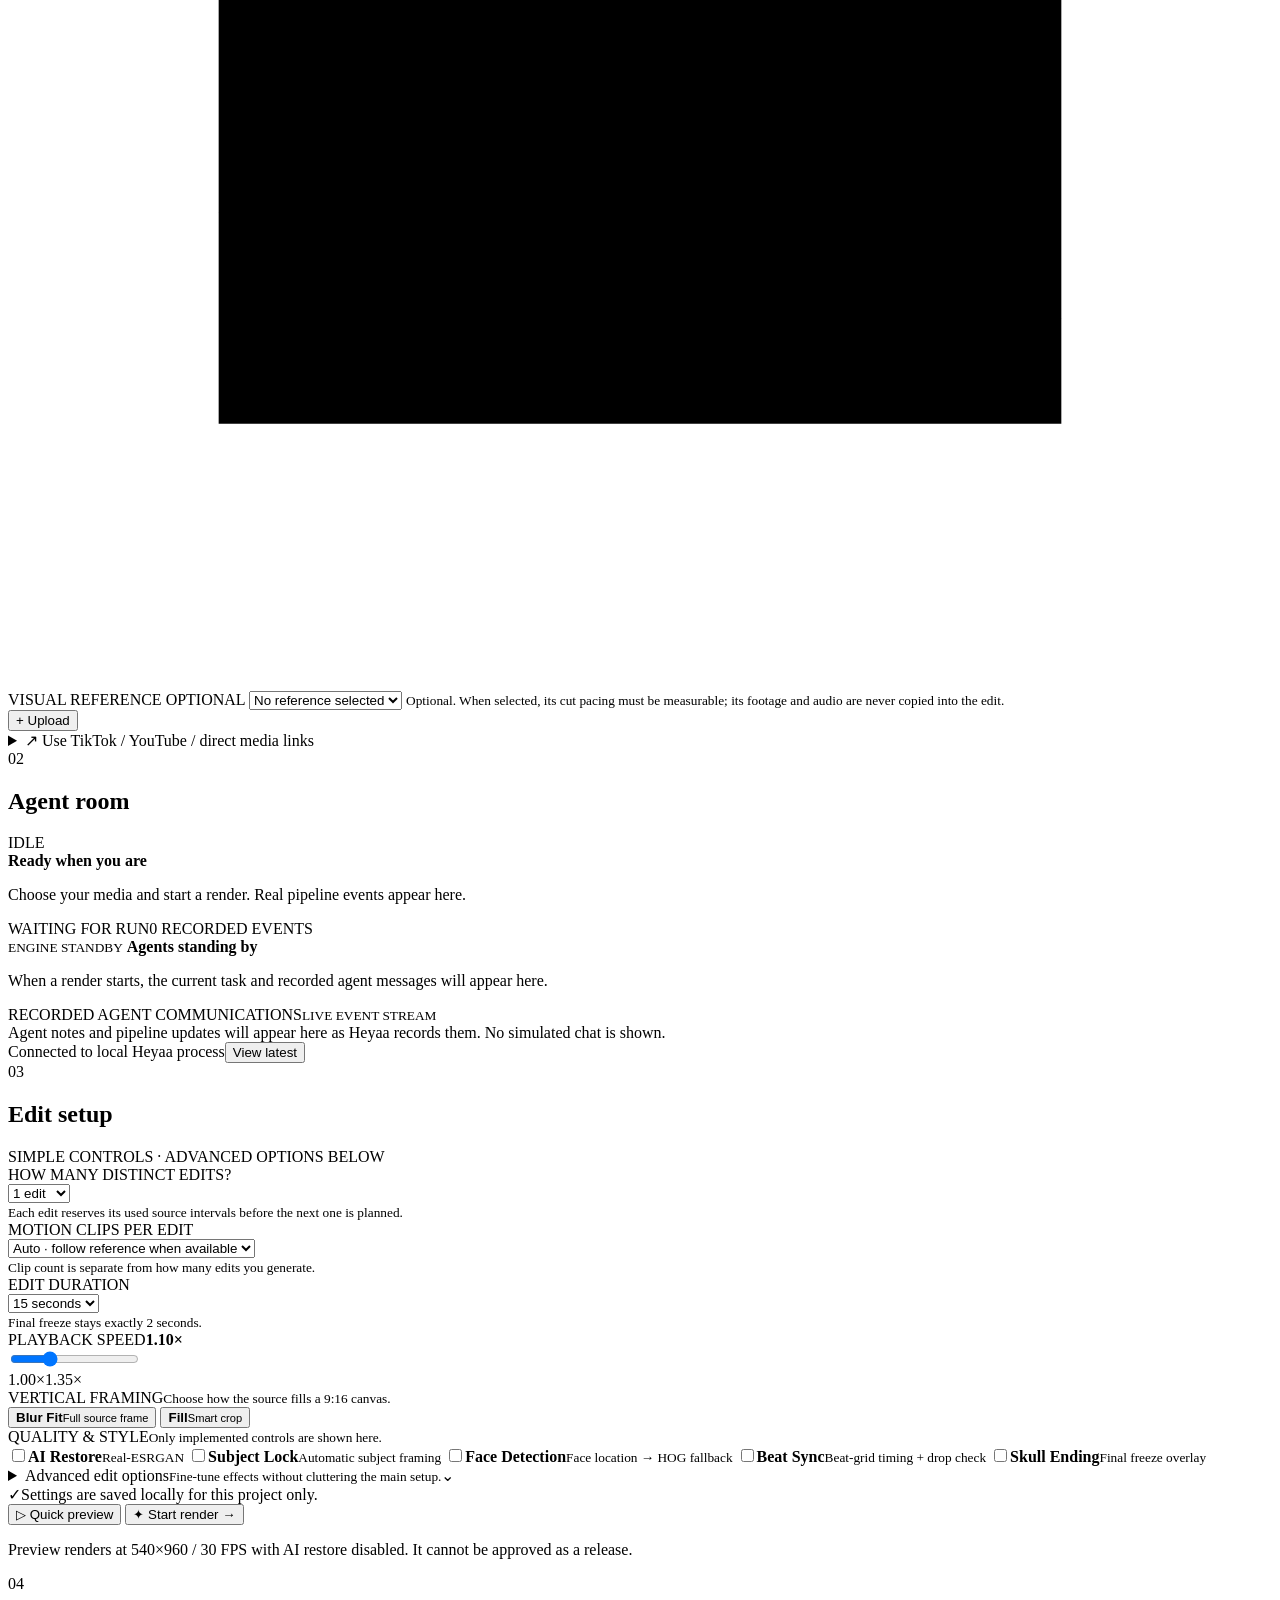
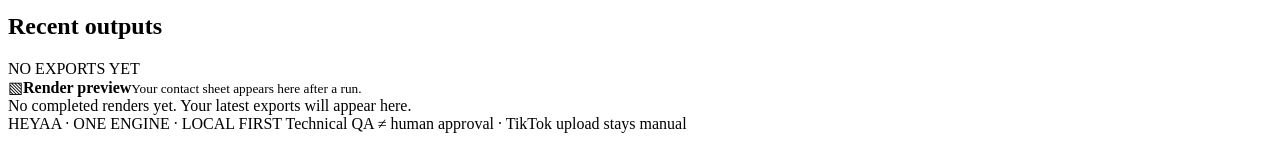
==== commit 6eea458e: "ui: expose face detection alongside subject lock" ====
--- a/web/index.html
+++ b/web/index.html
@@ -173,8 +173,9 @@
         <div class="quality-heading"><div><label class="group-label">QUALITY & STYLE</label><small>Only implemented controls are shown here.</small></div></div>
         <div class="toggle-grid">
           <label class="toggle-card"><input id="ai-upscale" type="checkbox"><span class="switch"></span><span class="toggle-copy"><strong>AI Restore</strong><small id="ai-status">Real-ESRGAN</small></span></label>
-          <label class="toggle-card"><input id="subject-lock" type="checkbox"><span class="switch"></span><span class="toggle-copy"><strong>Subject Lock</strong><small>HOG appearance tracking</small></span></label>
-          <label class="toggle-card"><input id="beat-sync" type="checkbox"><span class="switch"></span><span class="toggle-copy"><strong>Beat Sync</strong><small>Beat-grid timing</small></span></label>
+          <label class="toggle-card"><input id="subject-lock" type="checkbox"><span class="switch"></span><span class="toggle-copy"><strong>Subject Lock</strong><small>Automatic subject framing</small></span></label>
+          <label class="toggle-card"><input id="face-detection" type="checkbox"><span class="switch"></span><span class="toggle-copy"><strong>Face Detection</strong><small>Face location → HOG fallback</small></span></label>
+          <label class="toggle-card"><input id="beat-sync" type="checkbox"><span class="switch"></span><span class="toggle-copy"><strong>Beat Sync</strong><small>Beat-grid timing + drop check</small></span></label>
           <label class="toggle-card"><input id="ending-skull" type="checkbox"><span class="switch"></span><span class="toggle-copy"><strong>Skull Ending</strong><small>Final freeze overlay</small></span></label>
         </div>
       </div>
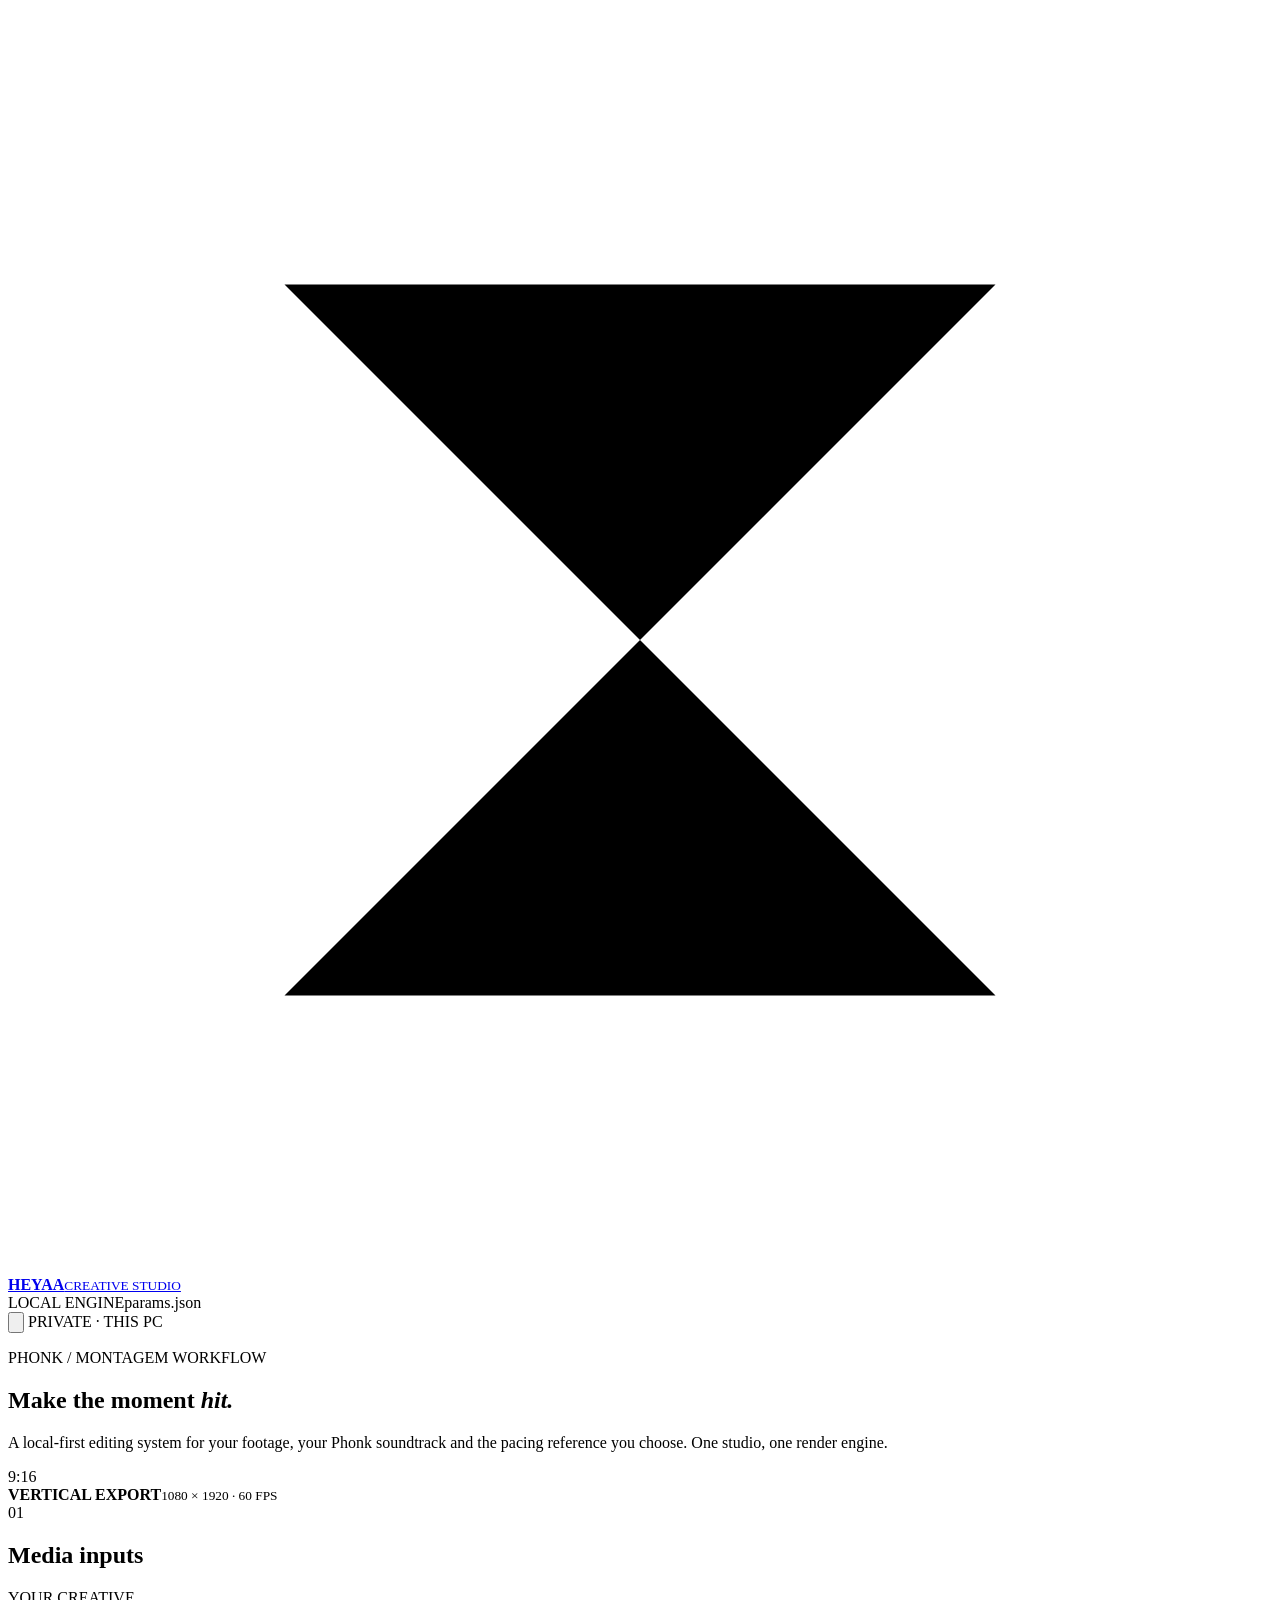
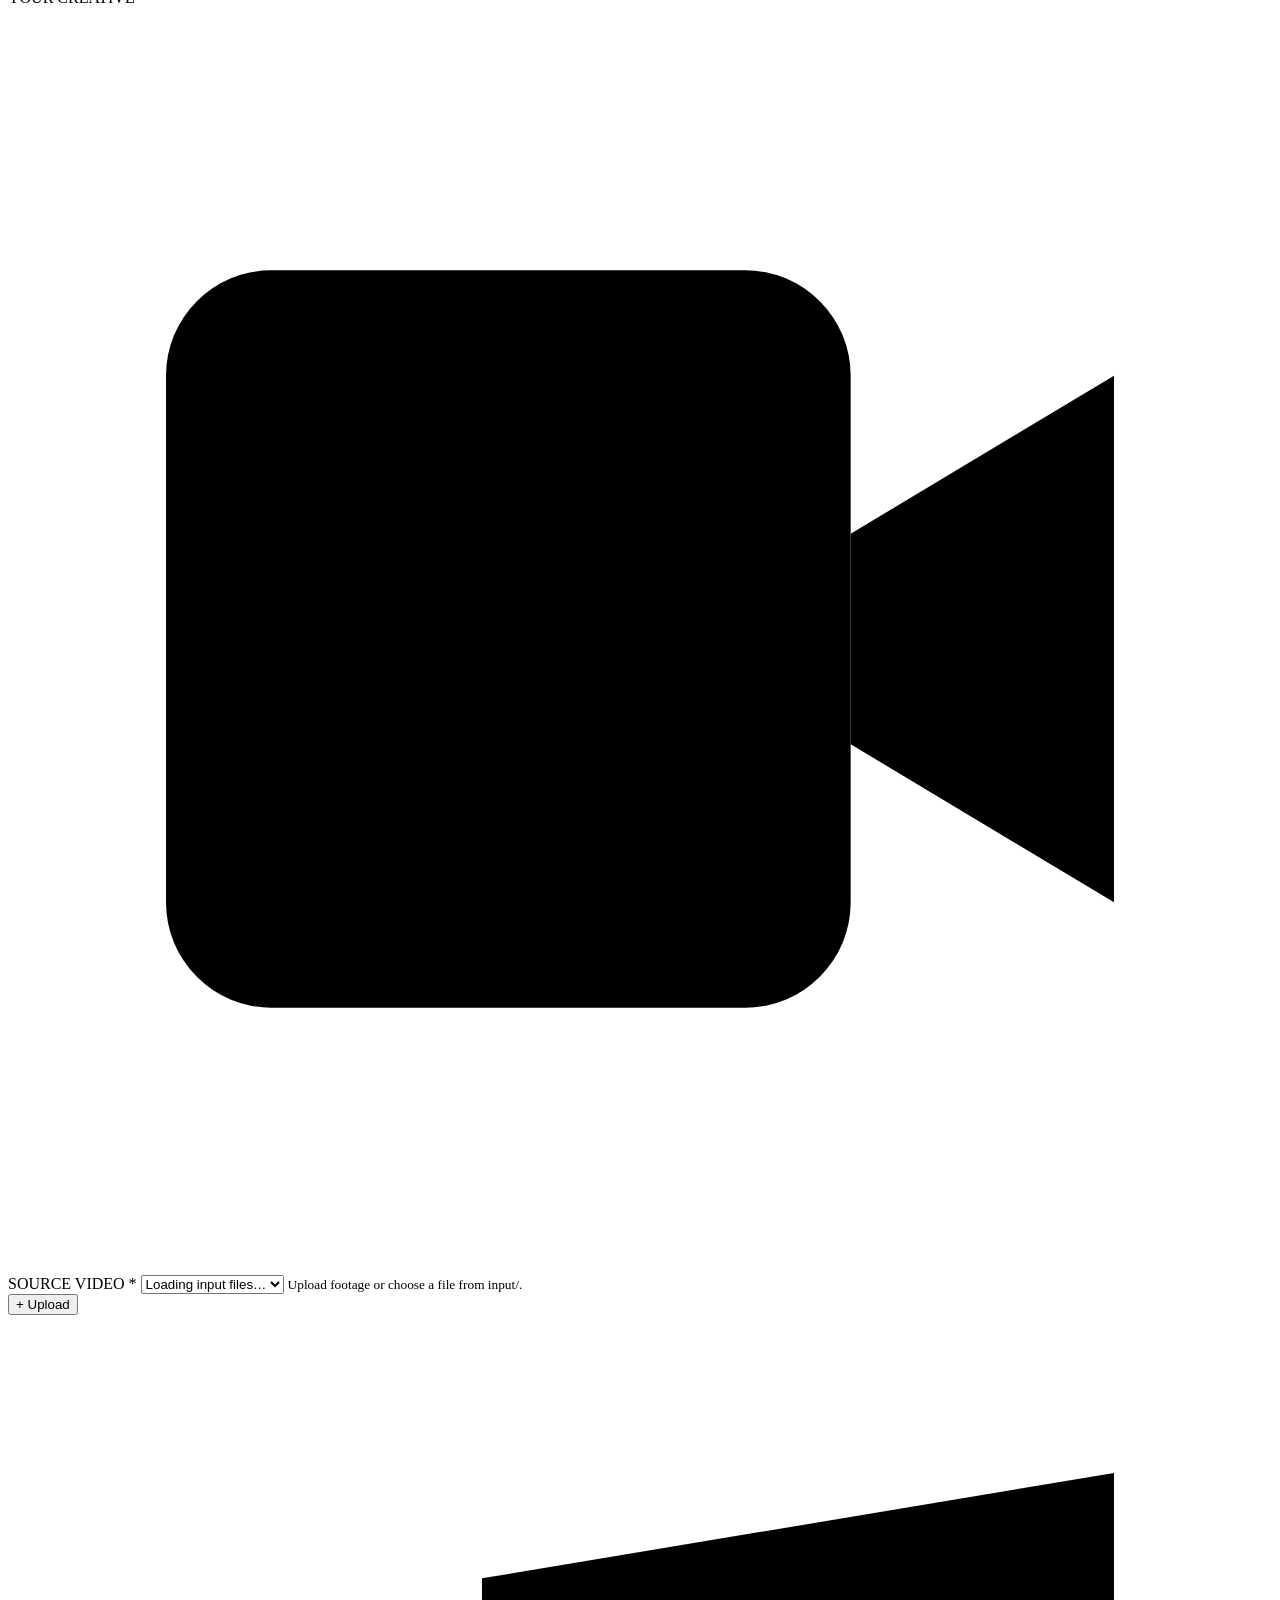
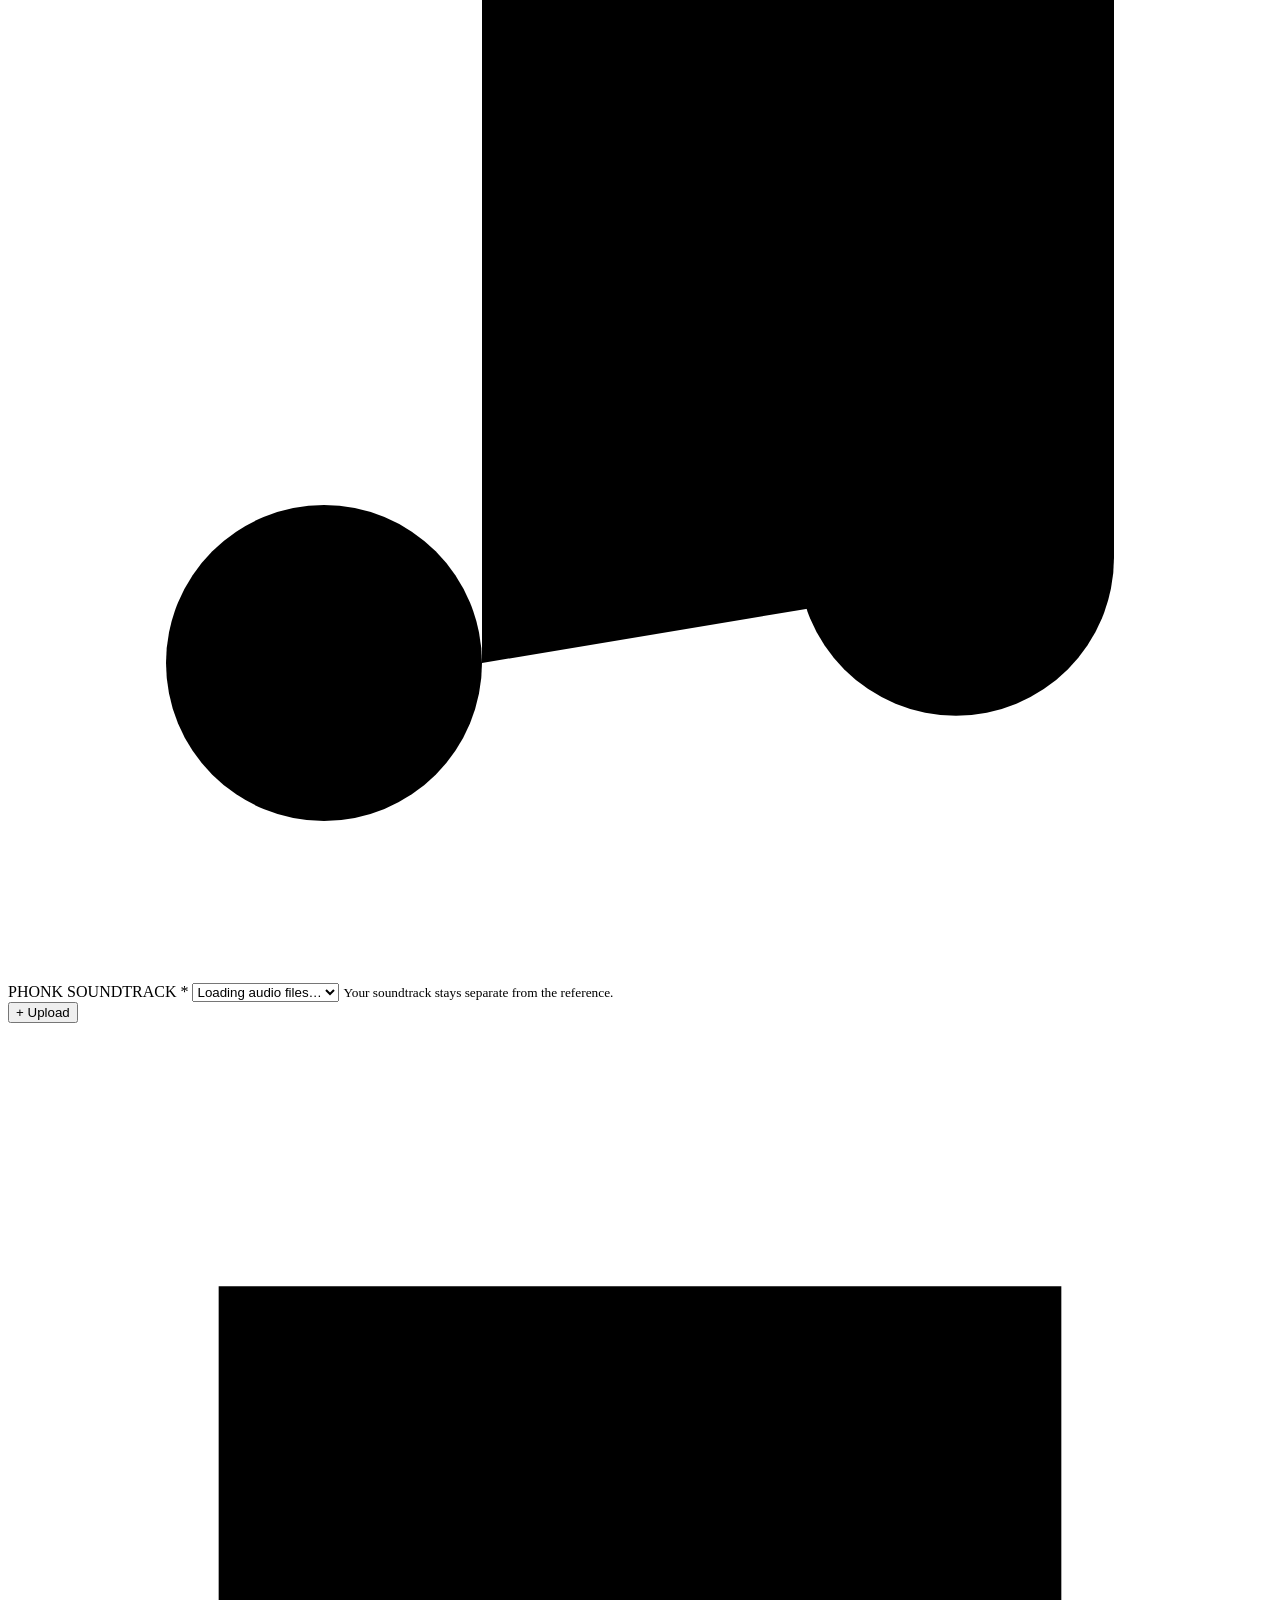
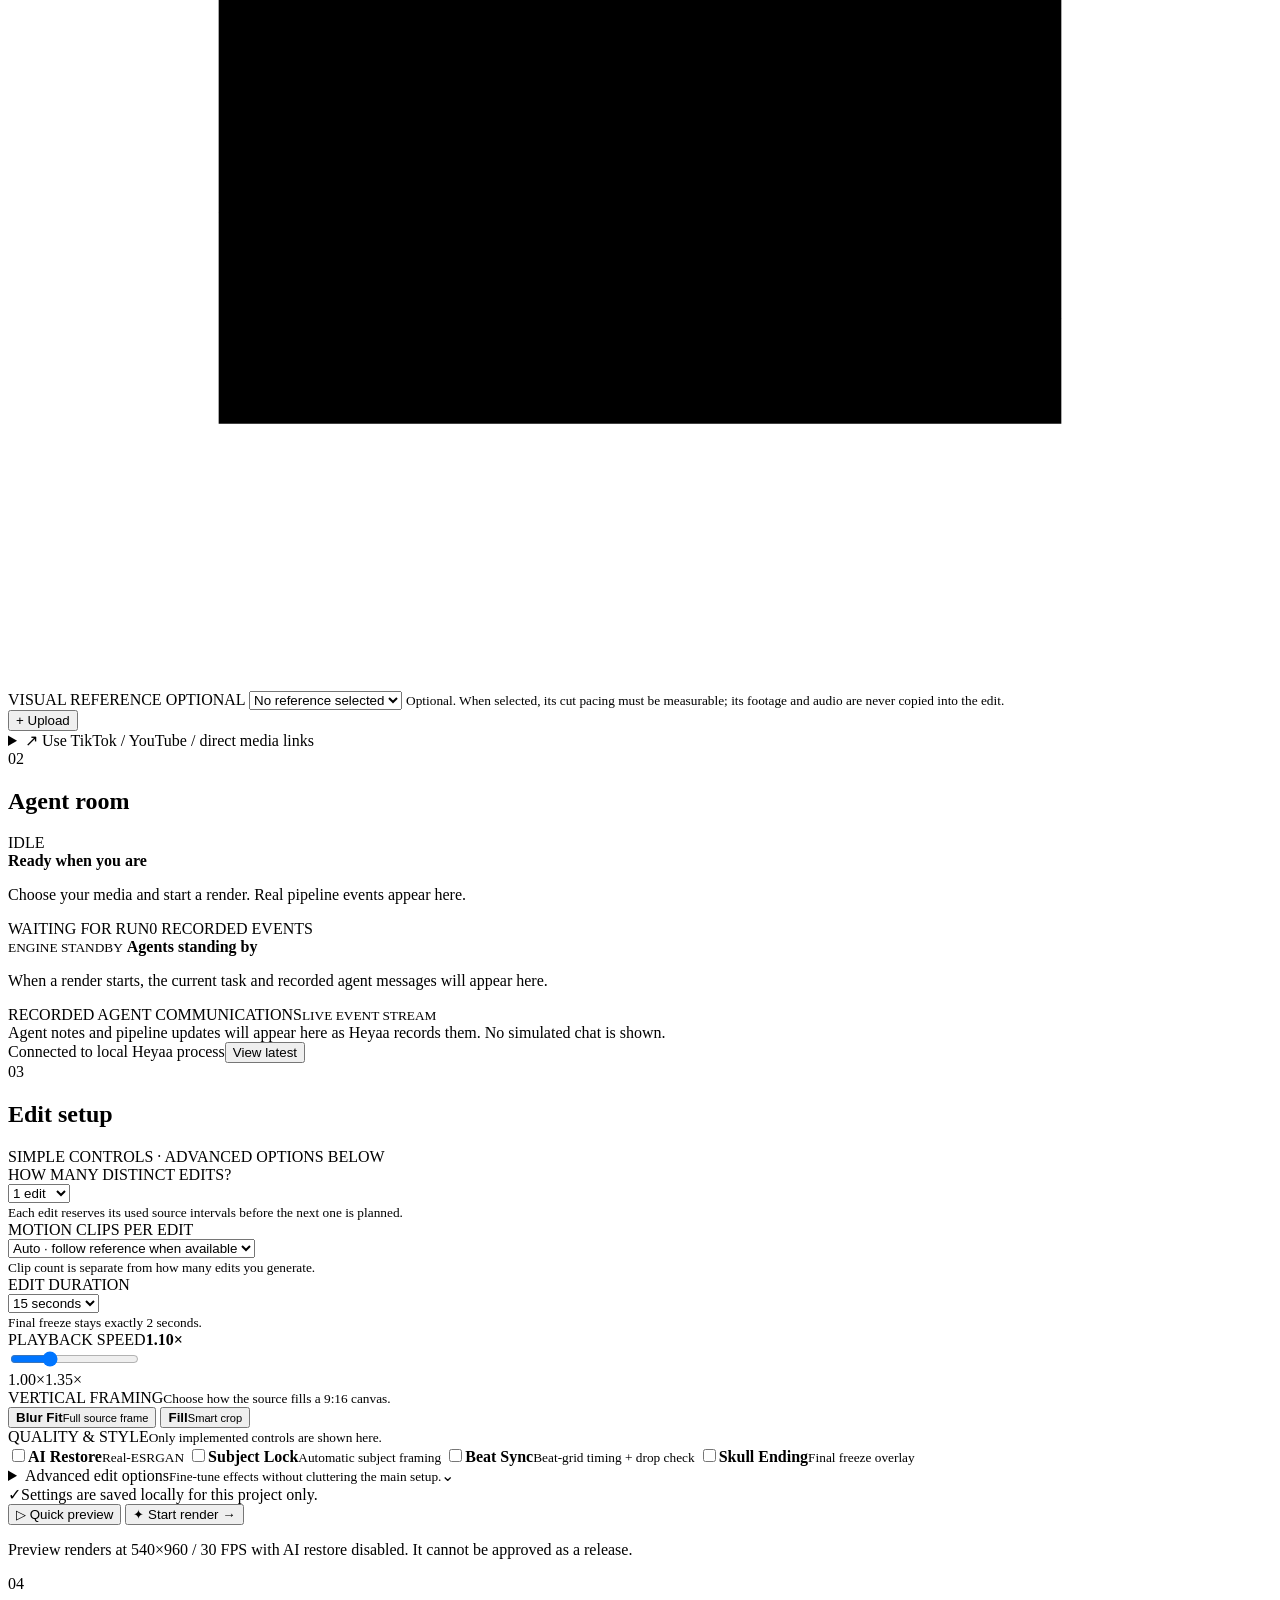
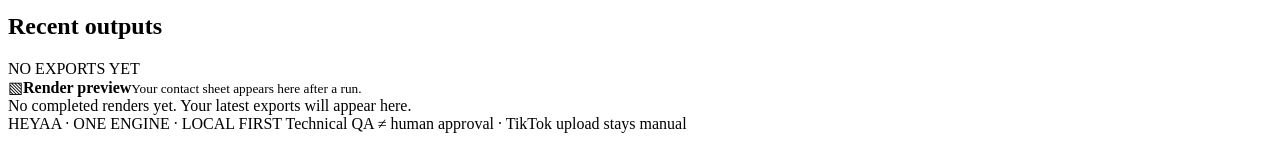
==== commit 65584228: "ui: place face detection under advanced edit options" ====
--- a/web/index.html
+++ b/web/index.html
@@ -174,7 +174,6 @@
         <div class="toggle-grid">
           <label class="toggle-card"><input id="ai-upscale" type="checkbox"><span class="switch"></span><span class="toggle-copy"><strong>AI Restore</strong><small id="ai-status">Real-ESRGAN</small></span></label>
           <label class="toggle-card"><input id="subject-lock" type="checkbox"><span class="switch"></span><span class="toggle-copy"><strong>Subject Lock</strong><small>Automatic subject framing</small></span></label>
-          <label class="toggle-card"><input id="face-detection" type="checkbox"><span class="switch"></span><span class="toggle-copy"><strong>Face Detection</strong><small>Face location → HOG fallback</small></span></label>
           <label class="toggle-card"><input id="beat-sync" type="checkbox"><span class="switch"></span><span class="toggle-copy"><strong>Beat Sync</strong><small>Beat-grid timing + drop check</small></span></label>
           <label class="toggle-card"><input id="ending-skull" type="checkbox"><span class="switch"></span><span class="toggle-copy"><strong>Skull Ending</strong><small>Final freeze overlay</small></span></label>
         </div>
@@ -189,6 +188,7 @@
           <label class="toggle-line"><span><strong>Bass boost</strong><small>Boost low frequencies in the selected track</small></span><input id="bass-boost" type="checkbox"></label>
           <label class="toggle-line"><span><strong>Music loop</strong><small>Crossfade short tracks to edit duration</small></span><input id="music-loop" type="checkbox"></label>
           <label class="toggle-line"><span><strong>Impact SFX</strong><small>Procedural sub-bass hit at final freeze</small></span><input id="impact-sfx" type="checkbox"></label>
+          <label class="toggle-line"><span><strong>Face Detection</strong><small>Use face location for crop, then HOG fallback</small></span><input id="face-detection" type="checkbox"></label>
         </div>
         <p class="advanced-note">Style is currently Phonk / Montagem only. Export codec, vertical resolution and EDL are fixed by the supported renderer.</p>
       </details>
